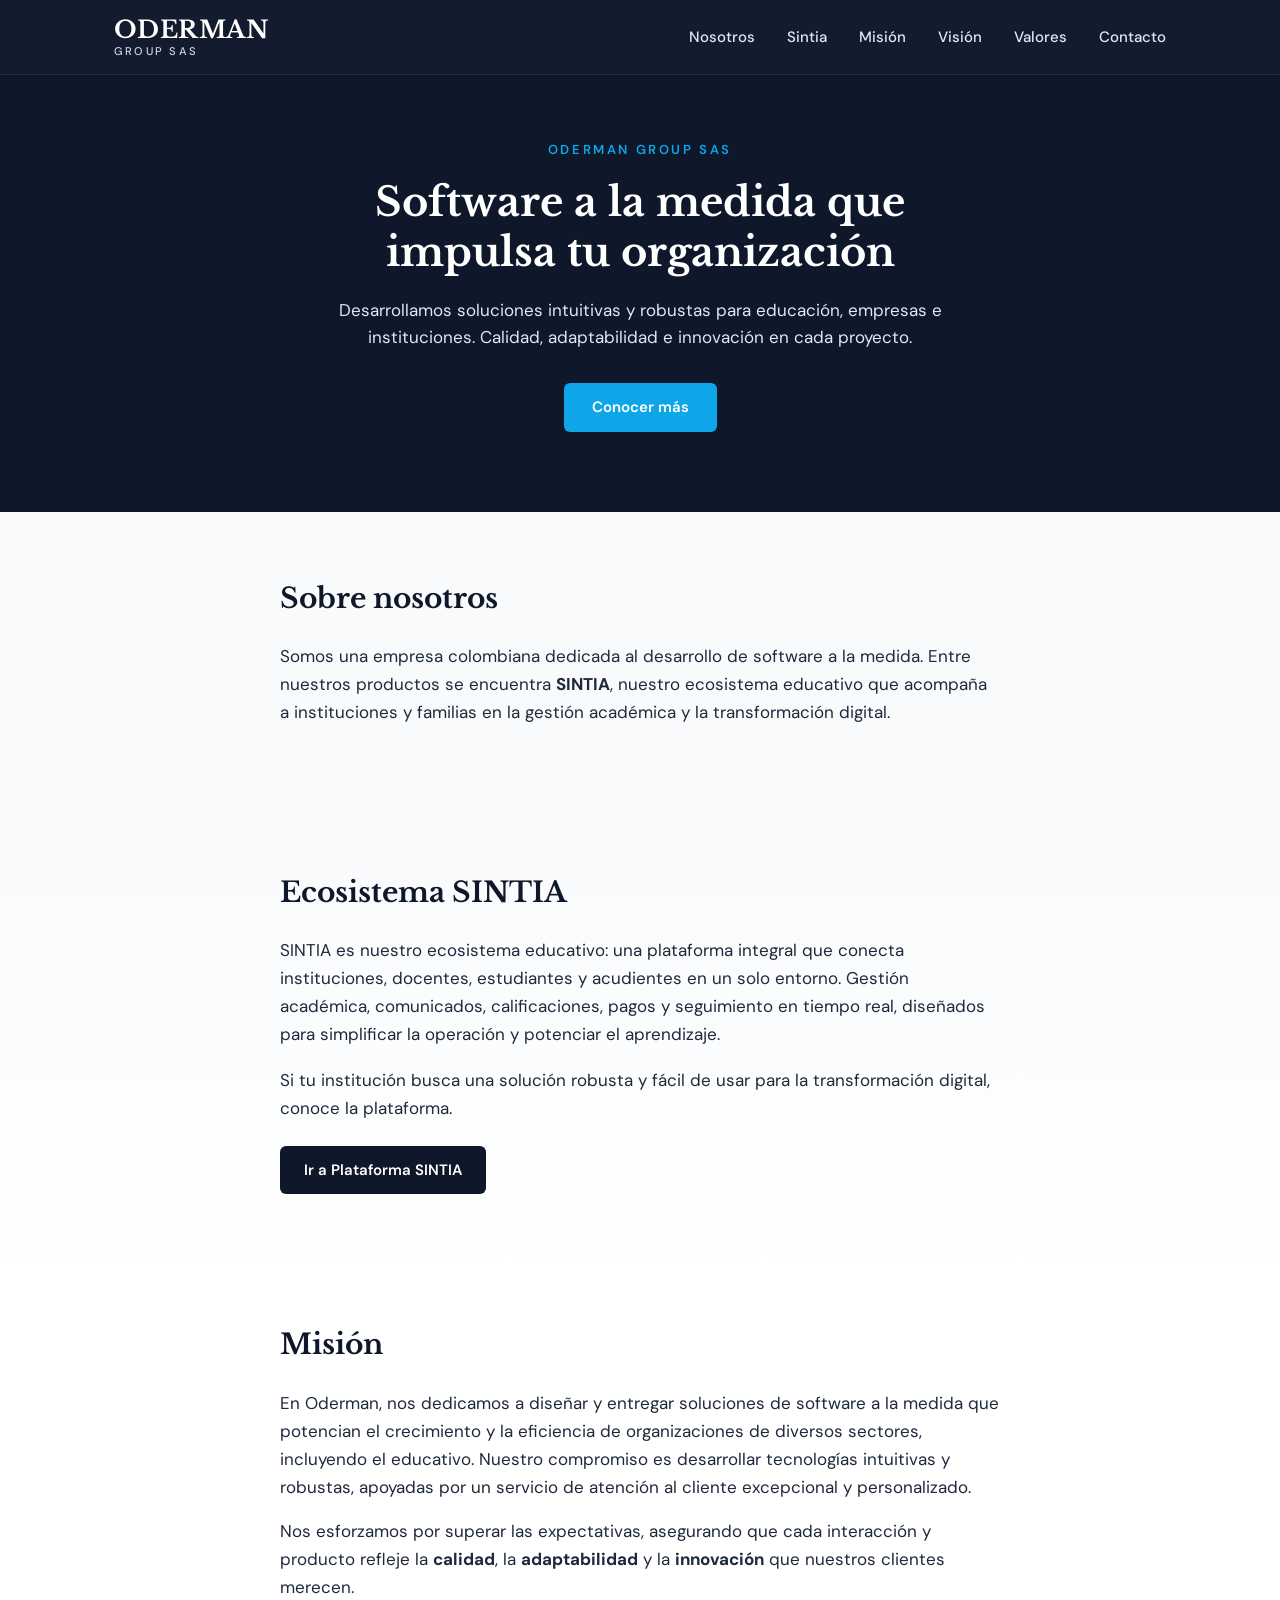
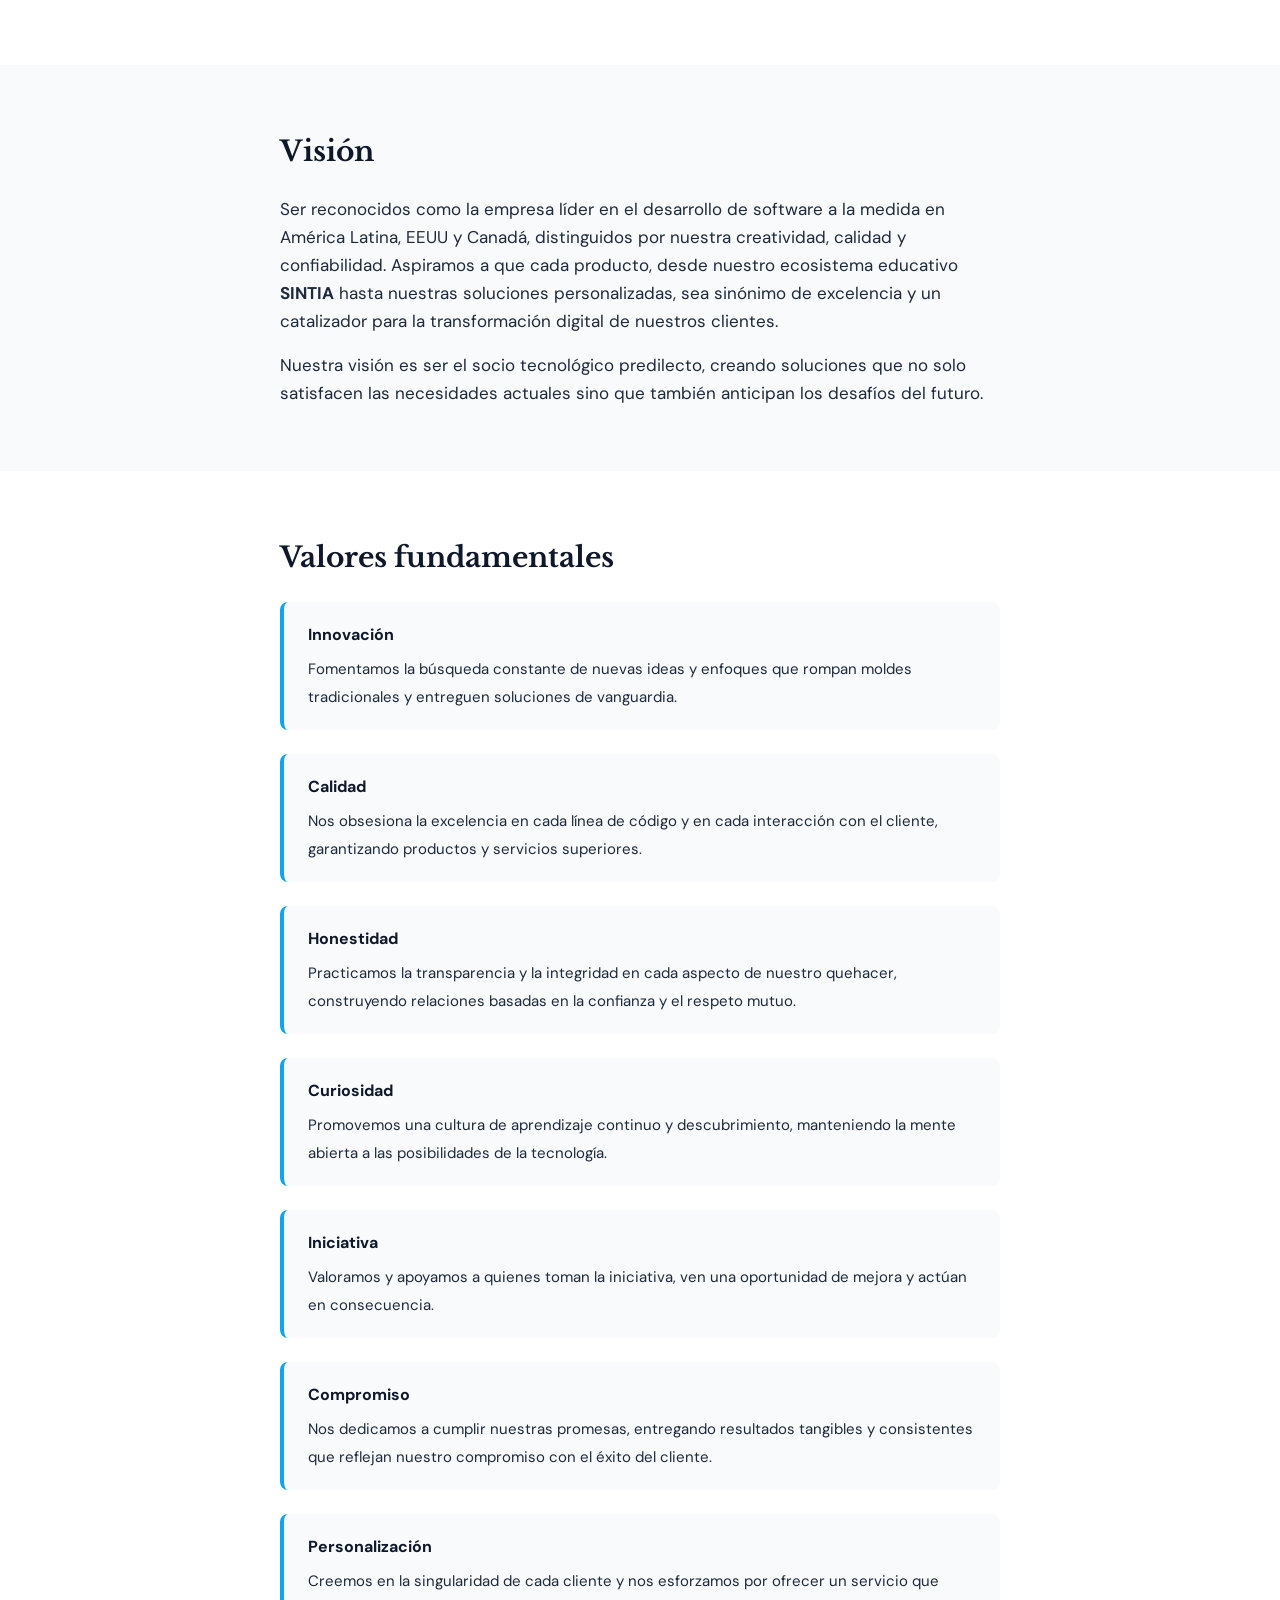
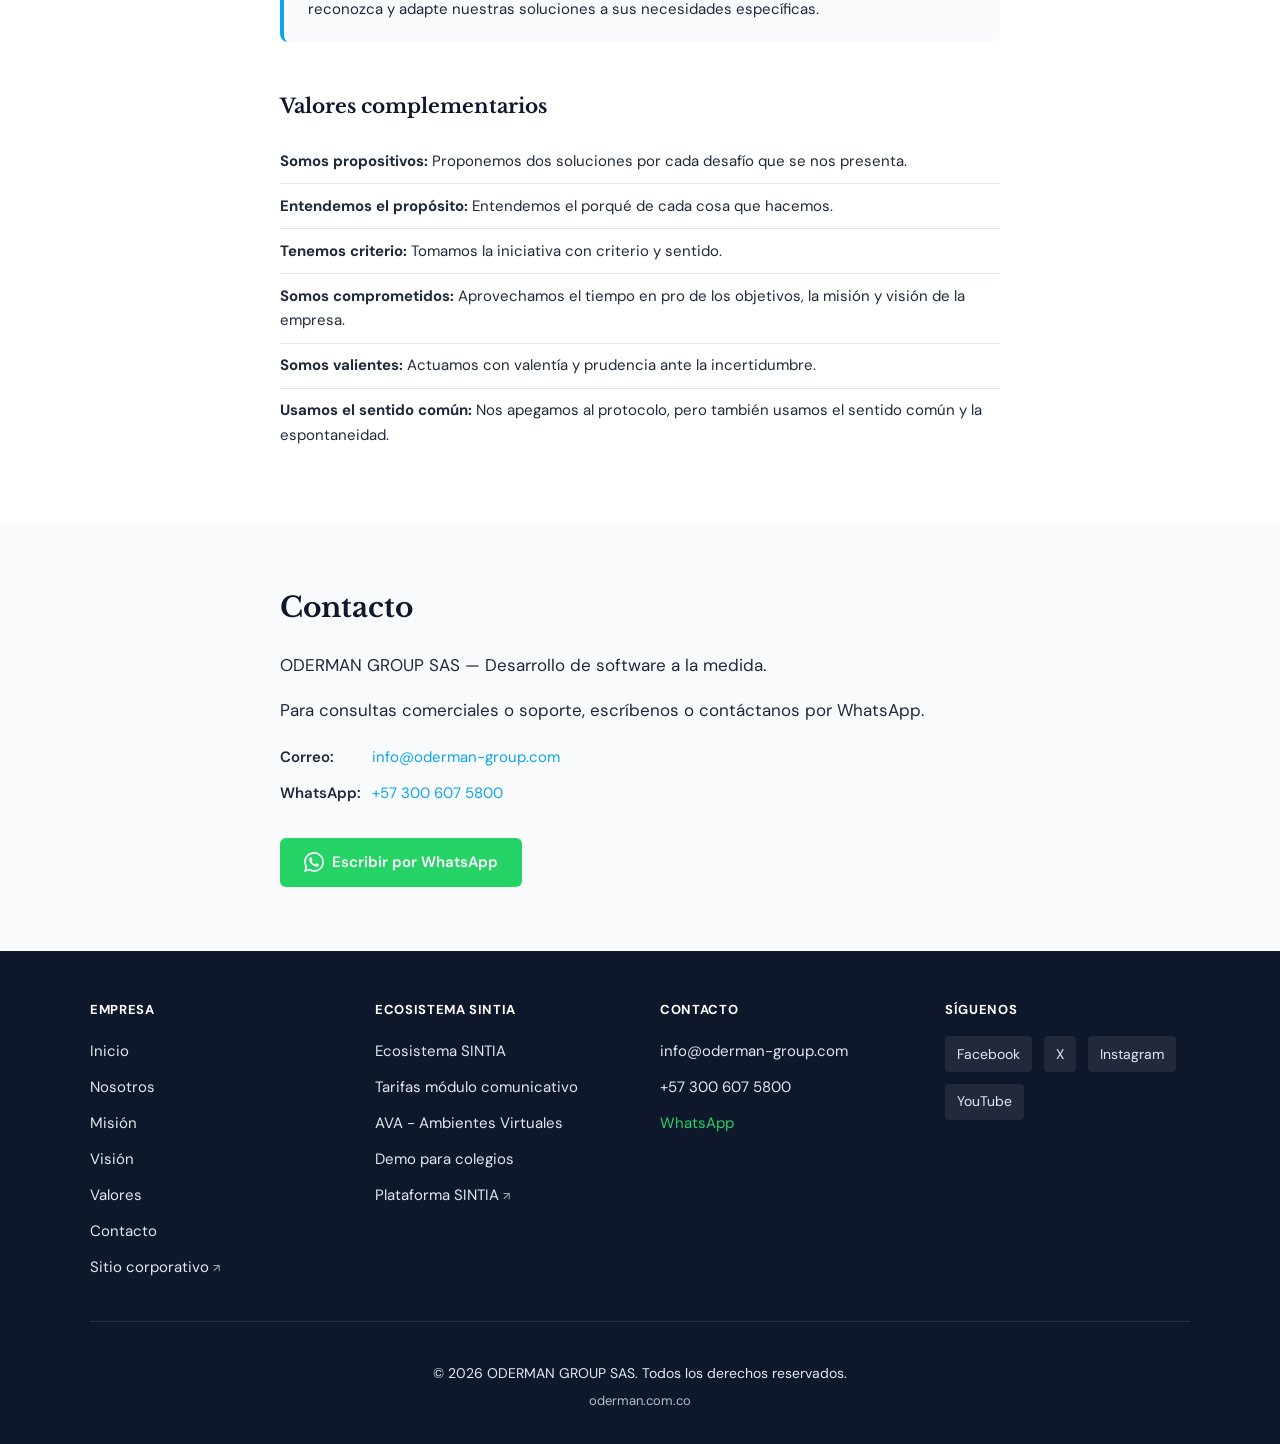
==== index.html @ c95a6d46 "Commit inicial: proyecto oderman-web" ====
<!DOCTYPE html>
<html lang="es">
<head>
  <meta charset="UTF-8">
  <meta name="viewport" content="width=device-width, initial-scale=1.0">
  <meta name="description" content="ODERMAN GROUP SAS — Desarrollo de software a la medida. Soluciones intuitivas y robustas para educación y otros sectores. Conoce nuestra misión, visión y valores.">
  <meta name="keywords" content="software a la medida, desarrollo de software, Colombia, educación, Sintia, transformación digital, Oderman">
  <meta name="author" content="ODERMAN GROUP SAS">
  <meta name="robots" content="index, follow">

  <!-- Open Graph / Facebook -->
  <meta property="og:type" content="website">
  <meta property="og:url" content="https://oderman.com.co/">
  <meta property="og:title" content="ODERMAN GROUP SAS | Software a la medida">
  <meta property="og:description" content="Desarrollamos soluciones de software a la medida que potencian el crecimiento y la eficiencia de organizaciones. Líderes en desarrollo de software en Latinoamérica.">
  <meta property="og:image" content="https://oderman.com.co/img/og-oderman.jpg">
  <meta property="og:locale" content="es_CO">
  <meta property="og:site_name" content="ODERMAN GROUP SAS">

  <title>ODERMAN GROUP SAS | Software a la medida</title>
  <link rel="canonical" href="https://oderman.com.co/">
  <link rel="preconnect" href="https://fonts.googleapis.com">
  <link rel="preconnect" href="https://fonts.gstatic.com" crossorigin>
  <link href="https://fonts.googleapis.com/css2?family=DM+Sans:ital,opsz,wght@0,9..40,400;0,9..40,500;0,9..40,600;0,9..40,700&family=Libre+Baskerville:ital,wght@0,400;0,700;1,400&display=swap" rel="stylesheet">
  <link rel="stylesheet" href="css/estilos.css">
</head>
<body>
  <header class="header">
    <div class="header__contenedor">
      <a href="index.html" class="header__logo" aria-label="ODERMAN GROUP SAS - Inicio">
        <span class="header__logo-texto">ODERMAN</span>
        <span class="header__logo-sas">GROUP SAS</span>
      </a>
      <nav class="header__nav" aria-label="Navegación principal">
        <a href="#nosotros">Nosotros</a>
        <a href="#sintia">Sintia</a>
        <a href="#mision">Misión</a>
        <a href="#vision">Visión</a>
        <a href="#valores">Valores</a>
        <a href="#contacto">Contacto</a>
      </nav>
      <button type="button" class="header__menu-btn" aria-label="Abrir menú" aria-expanded="false">
        <span></span><span></span><span></span>
      </button>
    </div>
  </header>

  <main>
    <section class="hero">
      <div class="hero__contenedor">
        <p class="hero__etiqueta">ODERMAN GROUP SAS</p>
        <h1 class="hero__titulo">Software a la medida que impulsa tu organización</h1>
        <p class="hero__subtitulo">Desarrollamos soluciones intuitivas y robustas para educación, empresas e instituciones. Calidad, adaptabilidad e innovación en cada proyecto.</p>
        <a href="#nosotros" class="hero__cta">Conocer más</a>
      </div>
    </section>

    <section id="nosotros" class="seccion seccion--clara">
      <div class="contenedor">
        <h2 class="seccion__titulo">Sobre nosotros</h2>
        <p class="seccion__intro">Somos una empresa colombiana dedicada al desarrollo de software a la medida. Entre nuestros productos se encuentra <strong>SINTIA</strong>, nuestro ecosistema educativo que acompaña a instituciones y familias en la gestión académica y la transformación digital.</p>
      </div>
    </section>

    <section id="sintia" class="seccion seccion--sintia">
      <div class="contenedor">
        <h2 class="seccion__titulo">Ecosistema SINTIA</h2>
        <p class="seccion__intro">SINTIA es nuestro ecosistema educativo: una plataforma integral que conecta instituciones, docentes, estudiantes y acudientes en un solo entorno. Gestión académica, comunicados, calificaciones, pagos y seguimiento en tiempo real, diseñados para simplificar la operación y potenciar el aprendizaje.</p>
        <p>Si tu institución busca una solución robusta y fácil de usar para la transformación digital, conoce la plataforma.</p>
        <a href="https://plataformasintia.com" target="_blank" rel="noopener noreferrer" class="btn btn--sintia">Ir a Plataforma SINTIA</a>
      </div>
    </section>

    <section id="mision" class="seccion">
      <div class="contenedor">
        <h2 class="seccion__titulo">Misión</h2>
        <div class="bloque-texto">
          <p>En Oderman, nos dedicamos a diseñar y entregar soluciones de software a la medida que potencian el crecimiento y la eficiencia de organizaciones de diversos sectores, incluyendo el educativo. Nuestro compromiso es desarrollar tecnologías intuitivas y robustas, apoyadas por un servicio de atención al cliente excepcional y personalizado.</p>
          <p>Nos esforzamos por superar las expectativas, asegurando que cada interacción y producto refleje la <strong>calidad</strong>, la <strong>adaptabilidad</strong> y la <strong>innovación</strong> que nuestros clientes merecen.</p>
        </div>
      </div>
    </section>

    <section id="vision" class="seccion seccion--clara">
      <div class="contenedor">
        <h2 class="seccion__titulo">Visión</h2>
        <div class="bloque-texto">
          <p>Ser reconocidos como la empresa líder en el desarrollo de software a la medida en América Latina, EEUU y Canadá, distinguidos por nuestra creatividad, calidad y confiabilidad. Aspiramos a que cada producto, desde nuestro ecosistema educativo <strong>SINTIA</strong> hasta nuestras soluciones personalizadas, sea sinónimo de excelencia y un catalizador para la transformación digital de nuestros clientes.</p>
          <p>Nuestra visión es ser el socio tecnológico predilecto, creando soluciones que no solo satisfacen las necesidades actuales sino que también anticipan los desafíos del futuro.</p>
        </div>
      </div>
    </section>

    <section id="valores" class="seccion">
      <div class="contenedor">
        <h2 class="seccion__titulo">Valores fundamentales</h2>
        <ul class="valores-lista valores-lista--core">
          <li>
            <span class="valores-lista__nombre">Innovación</span>
            <span class="valores-lista__desc">Fomentamos la búsqueda constante de nuevas ideas y enfoques que rompan moldes tradicionales y entreguen soluciones de vanguardia.</span>
          </li>
          <li>
            <span class="valores-lista__nombre">Calidad</span>
            <span class="valores-lista__desc">Nos obsesiona la excelencia en cada línea de código y en cada interacción con el cliente, garantizando productos y servicios superiores.</span>
          </li>
          <li>
            <span class="valores-lista__nombre">Honestidad</span>
            <span class="valores-lista__desc">Practicamos la transparencia y la integridad en cada aspecto de nuestro quehacer, construyendo relaciones basadas en la confianza y el respeto mutuo.</span>
          </li>
          <li>
            <span class="valores-lista__nombre">Curiosidad</span>
            <span class="valores-lista__desc">Promovemos una cultura de aprendizaje continuo y descubrimiento, manteniendo la mente abierta a las posibilidades de la tecnología.</span>
          </li>
          <li>
            <span class="valores-lista__nombre">Iniciativa</span>
            <span class="valores-lista__desc">Valoramos y apoyamos a quienes toman la iniciativa, ven una oportunidad de mejora y actúan en consecuencia.</span>
          </li>
          <li>
            <span class="valores-lista__nombre">Compromiso</span>
            <span class="valores-lista__desc">Nos dedicamos a cumplir nuestras promesas, entregando resultados tangibles y consistentes que reflejan nuestro compromiso con el éxito del cliente.</span>
          </li>
          <li>
            <span class="valores-lista__nombre">Personalización</span>
            <span class="valores-lista__desc">Creemos en la singularidad de cada cliente y nos esforzamos por ofrecer un servicio que reconozca y adapte nuestras soluciones a sus necesidades específicas.</span>
          </li>
        </ul>

        <h3 class="seccion__subtitulo">Valores complementarios</h3>
        <ul class="valores-lista valores-lista--complementarios">
          <li><strong>Somos propositivos:</strong> Proponemos dos soluciones por cada desafío que se nos presenta.</li>
          <li><strong>Entendemos el propósito:</strong> Entendemos el porqué de cada cosa que hacemos.</li>
          <li><strong>Tenemos criterio:</strong> Tomamos la iniciativa con criterio y sentido.</li>
          <li><strong>Somos comprometidos:</strong> Aprovechamos el tiempo en pro de los objetivos, la misión y visión de la empresa.</li>
          <li><strong>Somos valientes:</strong> Actuamos con valentía y prudencia ante la incertidumbre.</li>
          <li><strong>Usamos el sentido común:</strong> Nos apegamos al protocolo, pero también usamos el sentido común y la espontaneidad.</li>
        </ul>
      </div>
    </section>

    <section id="contacto" class="seccion seccion--clara seccion--contacto">
      <div class="contenedor">
        <h2 class="seccion__titulo">Contacto</h2>
        <p class="seccion__intro">ODERMAN GROUP SAS — Desarrollo de software a la medida.</p>
        <p>Para consultas comerciales o soporte, escríbenos o contáctanos por WhatsApp.</p>
        <div class="contacto__canales">
          <p class="contacto__item">
            <span class="contacto__etiqueta">Correo:</span>
            <a href="mailto:info@oderman-group.com" class="contacto__enlace">info@oderman-group.com</a>
          </p>
          <p class="contacto__item">
            <span class="contacto__etiqueta">WhatsApp:</span>
            <a href="tel:+573006075800" class="contacto__enlace">+57 300 607 5800</a>
          </p>
          <a href="https://wa.me/573006075800" target="_blank" rel="noopener noreferrer" class="btn btn--whatsapp" aria-label="Abrir chat de WhatsApp">
            <svg class="btn__icon" viewBox="0 0 24 24" fill="currentColor" aria-hidden="true"><path d="M17.472 14.382c-.297-.149-1.758-.867-2.03-.967-.273-.099-.471-.148-.67.15-.197.297-.767.966-.94 1.164-.173.199-.347.223-.644.075-.297-.15-1.255-.463-2.39-1.475-.883-.788-1.48-1.761-1.653-2.059-.173-.297-.018-.458.13-.606.134-.133.298-.347.446-.52.149-.174.198-.298.298-.497.099-.198.05-.371-.025-.52-.075-.149-.669-1.612-.916-2.207-.242-.579-.487-.5-.669-.51-.173-.008-.371-.01-.57-.01-.198 0-.52.074-.792.372-.272.297-1.04 1.016-1.04 2.479 0 1.462 1.065 2.875 1.213 3.074.149.198 2.096 3.2 5.077 4.487.709.306 1.262.489 1.694.625.712.227 1.36.195 1.871.118.571-.085 1.758-.719 2.006-1.413.248-.694.248-1.289.173-1.413-.074-.124-.272-.198-.57-.347m-5.421 7.403h-.004a9.87 9.87 0 01-5.031-1.378l-.361-.214-3.741.982.998-3.648-.235-.374a9.86 9.86 0 01-1.51-5.26c.001-5.45 4.436-9.884 9.888-9.884 2.64 0 5.122 1.03 6.988 2.898a9.825 9.825 0 012.893 6.994c-.003 5.45-4.437 9.884-9.885 9.884m8.413-18.297A11.815 11.815 0 0012.05 0C5.495 0 .16 5.335.157 11.892c0 2.096.547 4.142 1.588 5.945L.057 24l6.305-1.654a11.882 11.882 0 005.683 1.448h.005c6.554 0 11.89-5.335 11.893-11.893a11.821 11.821 0 00-3.48-8.413z"/></svg>
            Escribir por WhatsApp
          </a>
        </div>
      </div>
    </section>
  </main>

  <footer class="footer">
    <div class="footer__contenedor-ancho">
      <div class="footer__grid">
        <div class="footer__bloque">
          <h3 class="footer__titulo">Empresa</h3>
          <ul class="footer__lista">
            <li><a href="index.html">Inicio</a></li>
            <li><a href="index.html#nosotros">Nosotros</a></li>
            <li><a href="index.html#mision">Misión</a></li>
            <li><a href="index.html#vision">Visión</a></li>
            <li><a href="index.html#valores">Valores</a></li>
            <li><a href="index.html#contacto">Contacto</a></li>
            <li><a href="https://oderman-group.com/" target="_blank" rel="noopener noreferrer">Sitio corporativo <span class="footer__externo" aria-label="Abre en nueva pestaña">↗</span></a></li>
          </ul>
        </div>
        <div class="footer__bloque">
          <h3 class="footer__titulo">Ecosistema SINTIA</h3>
          <ul class="footer__lista">
            <li><a href="index.html#sintia">Ecosistema SINTIA</a></li>
            <li><a href="tarifas-modulo-comunicativo.html">Tarifas módulo comunicativo</a></li>
            <li><a href="ava-ambientes-virtuales.html">AVA - Ambientes Virtuales</a></li>
            <li><a href="sintia-demo-colegios.html">Demo para colegios</a></li>
            <li><a href="https://plataformasintia.com" target="_blank" rel="noopener noreferrer">Plataforma SINTIA <span class="footer__externo" aria-label="Abre en nueva pestaña">↗</span></a></li>
          </ul>
        </div>
        <div class="footer__bloque">
          <h3 class="footer__titulo">Contacto</h3>
          <ul class="footer__lista footer__lista--contacto">
            <li><a href="mailto:info@oderman-group.com">info@oderman-group.com</a></li>
            <li><a href="tel:+573006075800">+57 300 607 5800</a></li>
            <li><a href="https://wa.me/573006075800" target="_blank" rel="noopener noreferrer" class="footer__wa">WhatsApp</a></li>
          </ul>
        </div>
        <div class="footer__bloque footer__bloque--redes">
          <h3 class="footer__titulo">Síguenos</h3>
          <div class="footer__redes">
            <a href="https://www.facebook.com/plataformasintia/" target="_blank" rel="noopener noreferrer" class="footer__red" aria-label="Facebook SINTIA">Facebook</a>
            <a href="https://x.com/platsintia" target="_blank" rel="noopener noreferrer" class="footer__red" aria-label="X SINTIA">X</a>
            <a href="https://www.instagram.com/platsintia/" target="_blank" rel="noopener noreferrer" class="footer__red" aria-label="Instagram SINTIA">Instagram</a>
            <a href="https://www.youtube.com/c/Plataformasintia/videos" target="_blank" rel="noopener noreferrer" class="footer__red" aria-label="YouTube SINTIA">YouTube</a>
          </div>
        </div>
      </div>
      <div class="footer__baja">
        <p class="footer__firma">© <span id="anio"></span> ODERMAN GROUP SAS. Todos los derechos reservados.</p>
        <p class="footer__dominio">oderman.com.co</p>
      </div>
    </div>
  </footer>

  <script>
    (function() {
      document.getElementById('anio').textContent = new Date().getFullYear();

      var btn = document.querySelector('.header__menu-btn');
      var nav = document.querySelector('.header__nav');
      if (btn && nav) {
        btn.addEventListener('click', function() {
          var open = nav.classList.toggle('header__nav--abierto');
          btn.setAttribute('aria-expanded', open);
          btn.setAttribute('aria-label', open ? 'Cerrar menú' : 'Abrir menú');
        });
      }
    })();
  </script>
</body>
</html>
---- css/estilos.css ----
/* ============================================
   ODERMAN GROUP SAS - Landing
   Diseño serio y profesional
   ============================================ */

:root {
  --color-fondo: #0f172a;
  --color-fondo-claro: #f8fafc;
  --color-texto: #1e293b;
  --color-texto-claro: #e2e8f0;
  --color-acento: #0ea5e9;
  --color-acento-hover: #0284c7;
  --color-borde: #e2e8f0;
  --fuente-titulos: 'Libre Baskerville', Georgia, serif;
  --fuente-cuerpo: 'DM Sans', system-ui, sans-serif;
  --ancho-max: 720px;
  --espacio: 1.5rem;
  --espacio-seccion: 4rem;
}

*, *::before, *::after {
  box-sizing: border-box;
}

html {
  scroll-behavior: smooth;
}

body {
  margin: 0;
  font-family: var(--fuente-cuerpo);
  font-size: 1.0625rem;
  line-height: 1.65;
  color: var(--color-texto);
  background: #fff;
}

/* Header */
.header {
  position: sticky;
  top: 0;
  z-index: 100;
  background: rgba(15, 23, 42, 0.98);
  backdrop-filter: blur(8px);
  border-bottom: 1px solid rgba(226, 232, 240, 0.08);
}

.header__contenedor {
  max-width: 1100px;
  margin: 0 auto;
  padding: 1rem 1.5rem;
  display: flex;
  align-items: center;
  justify-content: space-between;
}

.header__logo {
  text-decoration: none;
  color: #fff;
  display: flex;
  flex-direction: column;
  line-height: 1.2;
}

.header__logo-texto {
  font-family: var(--fuente-titulos);
  font-size: 1.5rem;
  font-weight: 700;
  letter-spacing: 0.02em;
}

.header__logo-sas {
  font-size: 0.7rem;
  font-weight: 500;
  letter-spacing: 0.2em;
  text-transform: uppercase;
  color: var(--color-texto-claro);
  opacity: 0.9;
}

.header__nav {
  display: flex;
  gap: 2rem;
}

.header__nav a {
  color: var(--color-texto-claro);
  text-decoration: none;
  font-weight: 500;
  font-size: 0.9375rem;
  transition: color 0.2s;
}

.header__nav a:hover {
  color: #fff;
}

.header__menu-btn {
  display: none;
  flex-direction: column;
  gap: 5px;
  background: transparent;
  border: none;
  cursor: pointer;
  padding: 8px;
}

.header__menu-btn span {
  width: 22px;
  height: 2px;
  background: #fff;
  border-radius: 1px;
}

@media (max-width: 768px) {
  .header__nav {
    position: absolute;
    top: 100%;
    left: 0;
    right: 0;
    background: var(--color-fondo);
    flex-direction: column;
    padding: 1.5rem;
    gap: 1rem;
    border-bottom: 1px solid var(--color-borde);
    display: none;
  }

  .header__nav.header__nav--abierto {
    display: flex;
  }

  .header__nav a {
    color: var(--color-texto-claro);
  }

  .header__menu-btn {
    display: flex;
  }
}

/* Hero */
.hero {
  background: var(--color-fondo);
  color: #fff;
  padding: 4rem 1.5rem 5rem;
  text-align: center;
}

.hero__contenedor {
  max-width: 640px;
  margin: 0 auto;
}

.hero__etiqueta {
  font-size: 0.8125rem;
  font-weight: 600;
  letter-spacing: 0.2em;
  text-transform: uppercase;
  color: var(--color-acento);
  margin: 0 0 1rem;
}

.hero__titulo {
  font-family: var(--fuente-titulos);
  font-size: clamp(1.75rem, 4vw, 2.5rem);
  font-weight: 700;
  line-height: 1.25;
  margin: 0 0 1.25rem;
}

.hero__subtitulo {
  font-size: 1.0625rem;
  color: var(--color-texto-claro);
  margin: 0 0 2rem;
  line-height: 1.6;
}

.hero__cta {
  display: inline-block;
  padding: 0.75rem 1.75rem;
  background: var(--color-acento);
  color: #fff;
  text-decoration: none;
  font-weight: 600;
  font-size: 0.9375rem;
  border-radius: 6px;
  transition: background 0.2s;
}

.hero__cta:hover {
  background: var(--color-acento-hover);
}

/* Secciones */
.seccion {
  padding: var(--espacio-seccion) 1.5rem;
}

.seccion--clara {
  background: var(--color-fondo-claro);
}

.contenedor {
  max-width: var(--ancho-max);
  margin: 0 auto;
}

.seccion__titulo {
  font-family: var(--fuente-titulos);
  font-size: 1.75rem;
  font-weight: 700;
  color: var(--color-fondo);
  margin: 0 0 1.25rem;
}

.seccion__subtitulo {
  font-family: var(--fuente-titulos);
  font-size: 1.25rem;
  font-weight: 700;
  color: var(--color-fondo);
  margin: 3rem 0 1rem;
}

.seccion__intro {
  font-size: 1.0625rem;
  margin: 0 0 1rem;
}

.bloque-texto p {
  margin: 0 0 1rem;
}

.bloque-texto p:last-child {
  margin-bottom: 0;
}

/* Valores */
.valores-lista {
  list-style: none;
  padding: 0;
  margin: 0;
}

.valores-lista--core {
  display: grid;
  gap: 1.5rem;
}

.valores-lista--core > li {
  padding: 1.25rem 1.5rem;
  background: var(--color-fondo-claro);
  border-radius: 8px;
  border-left: 4px solid var(--color-acento);
}

.valores-lista__nombre {
  display: block;
  font-weight: 700;
  font-size: 1rem;
  color: var(--color-fondo);
  margin-bottom: 0.35rem;
}

.valores-lista__desc {
  font-size: 0.9375rem;
  color: var(--color-texto);
}

.valores-lista--complementarios {
  margin-top: 1rem;
}

.valores-lista--complementarios li {
  padding: 0.6rem 0;
  border-bottom: 1px solid var(--color-borde);
  font-size: 0.9375rem;
}

.valores-lista--complementarios li:last-child {
  border-bottom: none;
}

/* Ecosistema Sintia */
.seccion--sintia {
  background: linear-gradient(180deg, var(--color-fondo-claro) 0%, #fff 100%);
}

.seccion--sintia .seccion__intro {
  margin-bottom: 0.75rem;
}

.seccion--sintia p:last-of-type {
  margin-bottom: 1.5rem;
}

.btn {
  display: inline-flex;
  align-items: center;
  justify-content: center;
  gap: 0.5rem;
  padding: 0.75rem 1.5rem;
  font-family: var(--fuente-cuerpo);
  font-weight: 600;
  font-size: 0.9375rem;
  text-decoration: none;
  border-radius: 6px;
  transition: background 0.2s, transform 0.15s;
}

.btn:hover {
  transform: translateY(-1px);
}

.btn--sintia {
  background: var(--color-fondo);
  color: #fff;
}

.btn--sintia:hover {
  background: #1e293b;
}

.btn__icon {
  width: 1.25rem;
  height: 1.25rem;
}

.btn--whatsapp {
  background: #25d366;
  color: #fff;
  margin-top: 0.5rem;
  border: none;
}

.btn--whatsapp:hover {
  background: #20bd5a;
}

/* Contacto */
.seccion--contacto .seccion__intro {
  margin-bottom: 0.5rem;
}

.seccion--contacto p + p {
  margin-bottom: 1.25rem;
}

.contacto__canales {
  margin: 0;
}

.contacto__item {
  margin: 0 0 0.75rem;
  font-size: 0.9375rem;
}

.contacto__etiqueta {
  display: inline-block;
  min-width: 5.5rem;
  font-weight: 600;
  color: var(--color-texto);
}

.contacto__enlace {
  color: var(--color-acento);
  text-decoration: none;
}

.contacto__enlace:hover {
  text-decoration: underline;
}

.seccion--contacto .btn--whatsapp {
  margin-top: 0.75rem;
}

/* Footer */
.footer {
  background: var(--color-fondo);
  color: var(--color-texto-claro);
  padding: 3rem 1.5rem 2rem;
}

.footer__contenedor-ancho {
  max-width: 1100px;
  margin: 0 auto;
}

.footer__grid {
  display: grid;
  grid-template-columns: repeat(4, 1fr);
  gap: 2rem 2.5rem;
  margin-bottom: 2.5rem;
  padding-bottom: 2rem;
  border-bottom: 1px solid rgba(226, 232, 240, 0.12);
}

.footer__bloque {
  min-width: 0;
}

.footer__titulo {
  font-family: var(--fuente-cuerpo);
  font-size: 0.8125rem;
  font-weight: 700;
  letter-spacing: 0.05em;
  text-transform: uppercase;
  color: #fff;
  margin: 0 0 1rem;
}

.footer__lista {
  list-style: none;
  padding: 0;
  margin: 0;
}

.footer__lista li {
  margin-bottom: 0.5rem;
}

.footer__lista a {
  color: var(--color-texto-claro);
  text-decoration: none;
  font-size: 0.9375rem;
  transition: color 0.2s;
}

.footer__lista a:hover {
  color: #fff;
}

.footer__externo {
  font-size: 0.75em;
  opacity: 0.8;
}

.footer__lista--contacto a {
  word-break: break-all;
}

.footer__wa {
  color: #25d366 !important;
}

.footer__redes {
  display: flex;
  flex-wrap: wrap;
  gap: 0.75rem;
}

.footer__red {
  display: inline-block;
  padding: 0.4rem 0.75rem;
  background: rgba(255, 255, 255, 0.08);
  color: var(--color-texto-claro);
  text-decoration: none;
  font-size: 0.875rem;
  border-radius: 4px;
  transition: background 0.2s, color 0.2s;
}

.footer__red:hover {
  background: rgba(255, 255, 255, 0.15);
  color: #fff;
}

.footer__baja {
  text-align: center;
}

.footer__firma {
  margin: 0 0 0.35rem;
  font-size: 0.875rem;
}

.footer__dominio {
  margin: 0;
  font-size: 0.8125rem;
  opacity: 0.8;
}

@media (max-width: 900px) {
  .footer__grid {
    grid-template-columns: repeat(2, 1fr);
  }
}

@media (max-width: 500px) {
  .footer__grid {
    grid-template-columns: 1fr;
    gap: 1.5rem;
  }
}

/* Página interna (ej. tarifas) */
.pagina-interna .hero--compacto {
  padding: 2.5rem 1.5rem 3rem;
}

.hero--compacto .hero__titulo {
  font-size: clamp(1.5rem, 3.5vw, 2rem);
}

.hero--compacto .hero__subtitulo {
  margin-bottom: 0;
}

/* Campaña San Juan Nepomuceno / Bolívar */
.hero--campania {
  padding: 3rem 1.5rem 4rem;
}

.hero--campania .hero__subtitulo {
  margin-bottom: 1.5rem;
}

.btn--hero {
  font-size: 1rem;
  padding: 0.9rem 1.5rem;
}

/* Video responsive 16:9 + card con degradado y sombra */
.contenedor--video {
  max-width: 960px;
}

.seccion--video .seccion__titulo {
  margin-bottom: 1.5rem;
}

.video-card {
  padding: 1rem;
  border-radius: 16px;
  background: linear-gradient(145deg, #f8fafc 0%, #e2e8f0 50%, #f1f5f9 100%);
  box-shadow: 0 4px 6px -1px rgba(15, 23, 42, 0.08), 0 10px 25px -5px rgba(15, 23, 42, 0.12), 0 0 0 1px rgba(15, 23, 42, 0.04);
  position: relative;
  overflow: hidden;
}

.video-card::before {
  content: "";
  position: absolute;
  top: 0;
  left: 0;
  right: 0;
  height: 4px;
  background: linear-gradient(90deg, var(--color-acento), var(--color-fondo));
  border-radius: 16px 16px 0 0;
}

.video-wrapper {
  position: relative;
  width: 100%;
  padding-bottom: 56.25%; /* 16:9 */
  height: 0;
  overflow: hidden;
  border-radius: 10px;
  background: var(--color-fondo);
  box-shadow: 0 2px 8px rgba(0, 0, 0, 0.1);
}

.video-wrapper iframe {
  position: absolute;
  top: 0;
  left: 0;
  width: 100%;
  height: 100%;
}

.pagina-campania .campania-modulo__desc {
  margin: 0 0 1rem;
  line-height: 1.65;
}

.campania-modulo__lista {
  margin: 0 0 1.5rem;
  padding-left: 1.5rem;
}

.campania-modulo__lista li {
  margin-bottom: 0.35rem;
}

.campania-modulo__cta {
  margin: 0;
}

.seccion--demo .seccion__intro {
  margin-bottom: 1rem;
}

.seccion--demo p + p {
  margin-bottom: 1.25rem;
}

.btn--demo {
  display: inline-block;
  margin-bottom: 2rem;
}

.demo-contacto {
  padding-top: 1.5rem;
  border-top: 1px solid var(--color-borde);
  font-size: 0.9375rem;
}

.demo-contacto p {
  margin: 0 0 0.35rem;
}

.demo-contacto a {
  color: var(--color-acento);
  text-decoration: none;
}

.demo-contacto a:hover {
  text-decoration: underline;
}

/* Tarifas módulo comunicativo */
.tarifas__aviso {
  background: #fef3c7;
  border: 1px solid #f59e0b;
  border-radius: 8px;
  padding: 1.25rem 1.5rem;
  margin: 1.5rem 0 2rem;
}

.tarifas__aviso-titulo {
  font-family: var(--fuente-cuerpo);
  font-size: 1rem;
  font-weight: 700;
  color: #92400e;
  margin: 0 0 0.5rem;
}

.tarifas__aviso p {
  margin: 0;
  font-size: 0.9375rem;
  color: #78350f;
  line-height: 1.55;
}

.tarifas {
  display: grid;
  grid-template-columns: repeat(3, 1fr);
  gap: 1.5rem;
  margin: 2rem 0;
}

.tarifa {
  background: var(--color-fondo-claro);
  border-radius: 10px;
  padding: 1.5rem;
  border: 1px solid var(--color-borde);
}

.tarifa__encabezado {
  display: flex;
  align-items: center;
  gap: 0.75rem;
  margin-bottom: 1.25rem;
  padding-bottom: 1rem;
  border-bottom: 2px solid var(--color-acento);
}

.tarifa__icono {
  font-size: 1.5rem;
  line-height: 1;
}

.tarifa__titulo {
  font-family: var(--fuente-titulos);
  font-size: 1.25rem;
  font-weight: 700;
  color: var(--color-fondo);
  margin: 0;
}

.tarifa__lista {
  list-style: none;
  padding: 0;
  margin: 0;
}

.tarifa__lista li {
  display: flex;
  justify-content: space-between;
  align-items: baseline;
  gap: 1rem;
  padding: 0.6rem 0;
  border-bottom: 1px solid var(--color-borde);
  font-size: 0.9375rem;
}

.tarifa__lista li:last-child {
  border-bottom: none;
}

.tarifa__destacado {
  background: rgba(14, 165, 233, 0.08);
  margin: 0 -1rem;
  padding: 0.6rem 1rem !important;
  border-radius: 6px;
  border-bottom: none !important;
  font-weight: 600;
}

.tarifa__total {
  margin-top: 0.5rem;
  padding-top: 0.75rem !important;
  border-top: 2px solid var(--color-acento) !important;
  font-weight: 700;
}

.tarifa__total .tarifa__precio {
  font-size: 1rem;
}

.tarifa__concepto {
  color: var(--color-texto);
}

.tarifa__precio {
  font-weight: 600;
  color: var(--color-fondo);
  white-space: nowrap;
}

.tarifas__aclaraciones {
  margin-top: 2.5rem;
  padding-top: 2rem;
  border-top: 1px solid var(--color-borde);
}

.tarifas__aclaraciones .seccion__titulo {
  margin-bottom: 1rem;
}

.tarifas__lista-aclaraciones {
  list-style: none;
  padding: 0;
  margin: 0;
}

.tarifas__lista-aclaraciones li {
  padding: 1rem 0;
  border-bottom: 1px solid var(--color-borde);
  font-size: 0.9375rem;
  line-height: 1.6;
  color: var(--color-texto);
}

.tarifas__lista-aclaraciones li:last-child {
  border-bottom: none;
}

.tarifas__lista-aclaraciones strong {
  color: var(--color-fondo);
}

.tarifas__nota {
  font-size: 0.9375rem;
  color: #64748b;
  margin: 2rem 0 0;
}

.tarifas__nota a {
  color: var(--color-acento);
  text-decoration: none;
}

.tarifas__nota a:hover {
  text-decoration: underline;
}

.tarifas__cta {
  margin: 1.5rem 0 0;
}

@media (max-width: 768px) {
  .tarifas {
    grid-template-columns: 1fr;
  }
}

/* AVA - Ambientes Virtuales de Aprendizaje */
.ava-modulos {
  display: grid;
  grid-template-columns: repeat(2, 1fr);
  gap: 1.25rem;
  margin: 2rem 0;
}

.ava-modulo {
  background: var(--color-fondo-claro);
  border: 1px solid var(--color-borde);
  border-radius: 10px;
  padding: 1.5rem;
}

.ava-modulo__titulo {
  font-family: var(--fuente-titulos);
  font-size: 1.125rem;
  font-weight: 700;
  color: var(--color-fondo);
  margin: 0 0 0.5rem;
}

.ava-modulo__desc {
  font-size: 0.9375rem;
  color: var(--color-texto);
  margin: 0 0 1rem;
  line-height: 1.5;
}

.ava-modulo__precio {
  font-size: 1.125rem;
  font-weight: 700;
  color: var(--color-acento);
  margin: 0;
}

.ava-paquete {
  background: linear-gradient(135deg, var(--color-fondo) 0%, #1e293b 100%);
  color: #fff;
  border-radius: 12px;
  padding: 2rem 1.5rem;
  margin: 2rem 0;
  text-align: center;
}

.ava-paquete__titulo {
  font-family: var(--fuente-titulos);
  font-size: 1.5rem;
  font-weight: 700;
  margin: 0 0 0.5rem;
}

.ava-paquete__desc {
  font-size: 0.9375rem;
  color: var(--color-texto-claro);
  margin: 0 0 0.75rem;
}

.ava-paquete__precio {
  font-size: 1.75rem;
  font-weight: 700;
  margin: 0 0 0.5rem;
}

.ava-paquete__nota {
  font-size: 0.875rem;
  color: rgba(226, 232, 240, 0.85);
  margin: 0;
}

/* AVA - Beneficios por módulo */
.ava-beneficios {
  margin-top: 3rem;
  padding-top: 2.5rem;
  border-top: 1px solid var(--color-borde);
}

.ava-beneficios .seccion__titulo {
  margin-bottom: 0.75rem;
}

.ava-beneficios__intro {
  font-size: 1rem;
  color: var(--color-texto);
  margin: 0 0 2rem;
  line-height: 1.6;
}

.ava-beneficio {
  background: var(--color-fondo-claro);
  border-left: 4px solid var(--color-acento);
  border-radius: 0 8px 8px 0;
  padding: 1.5rem 1.5rem 1.5rem 1.25rem;
  margin-bottom: 1.25rem;
}

.ava-beneficio:last-child {
  margin-bottom: 0;
}

.ava-beneficio__titulo {
  font-family: var(--fuente-titulos);
  font-size: 1.2rem;
  font-weight: 700;
  color: var(--color-fondo);
  margin: 0 0 0.75rem;
}

.ava-beneficio p {
  margin: 0;
  font-size: 0.9375rem;
  line-height: 1.65;
  color: var(--color-texto);
}

.ava-beneficio strong {
  color: var(--color-fondo);
}

@media (max-width: 600px) {
  .ava-modulos {
    grid-template-columns: 1fr;
  }
}

/* Ajustes de impresión */
@media print {
  .header { position: relative; background: #0f172a; }
  .header__menu-btn { display: none; }
  .hero__cta { display: none; }
}
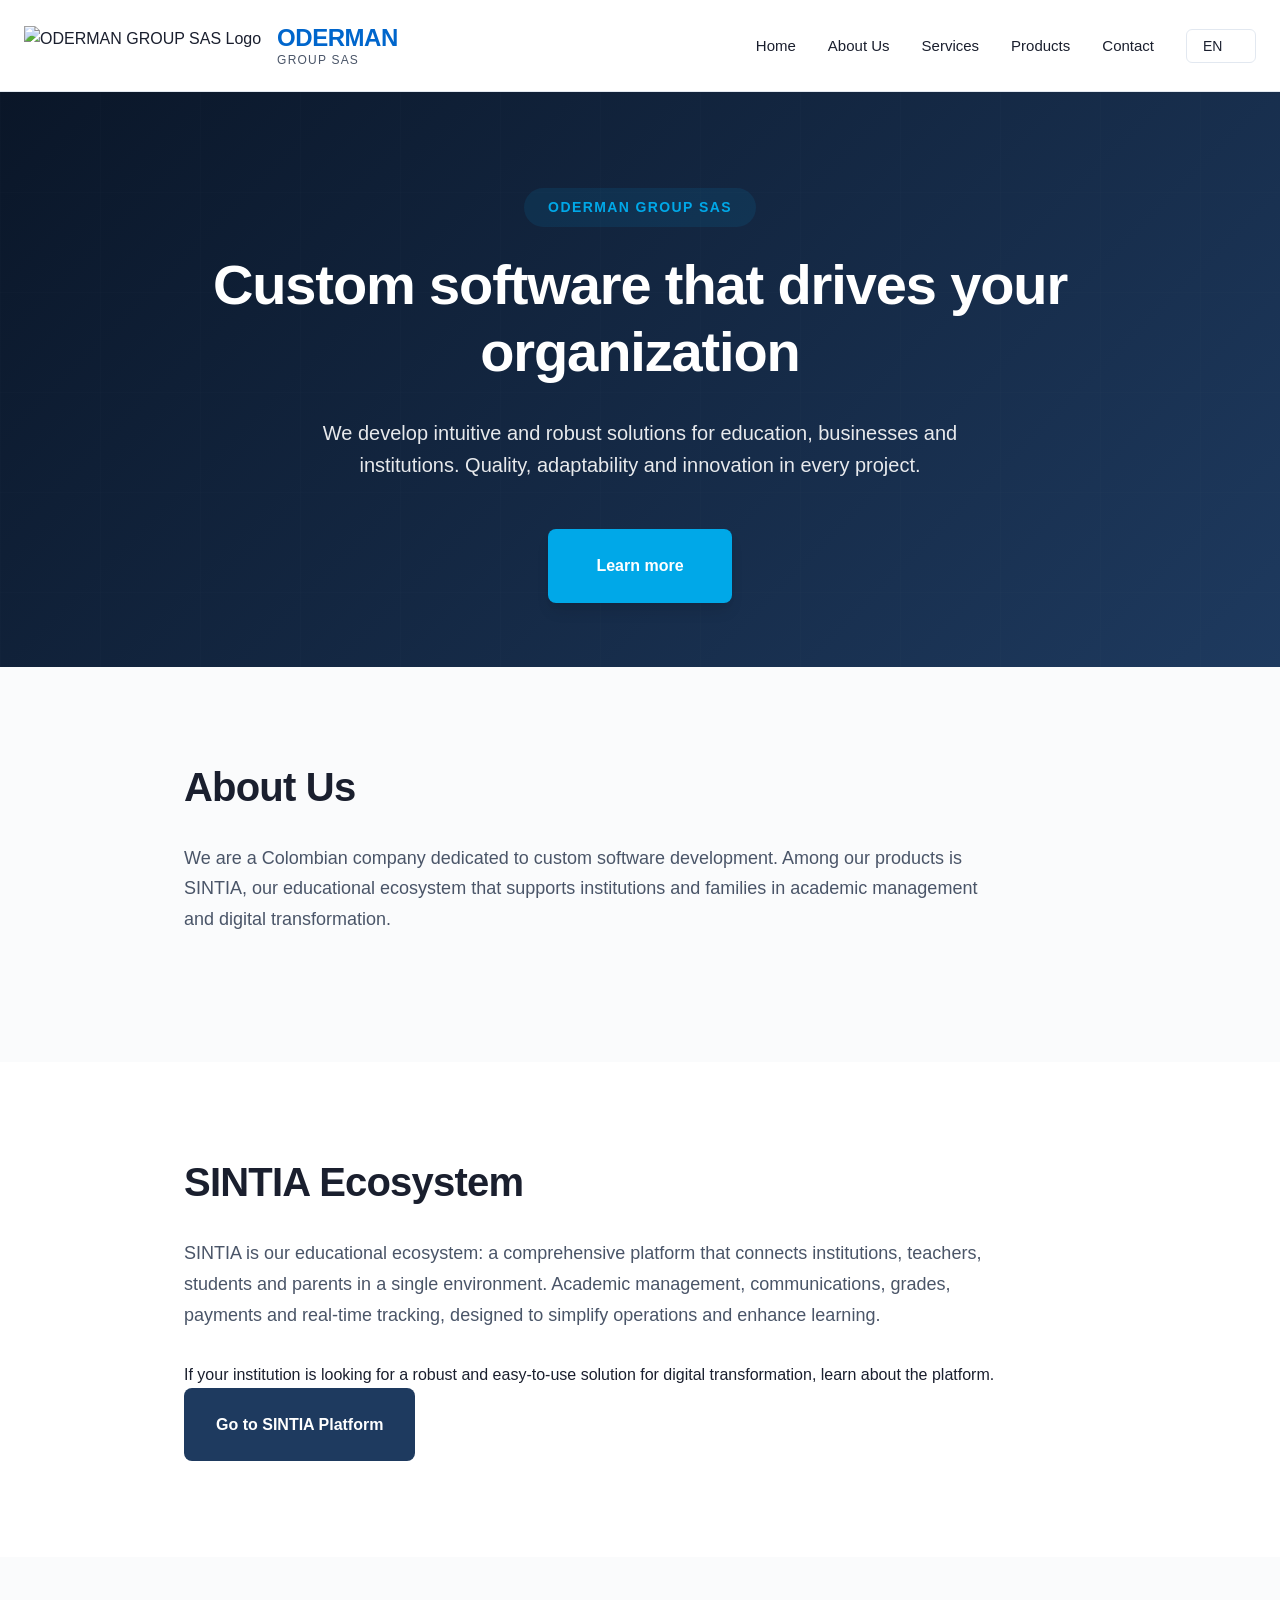
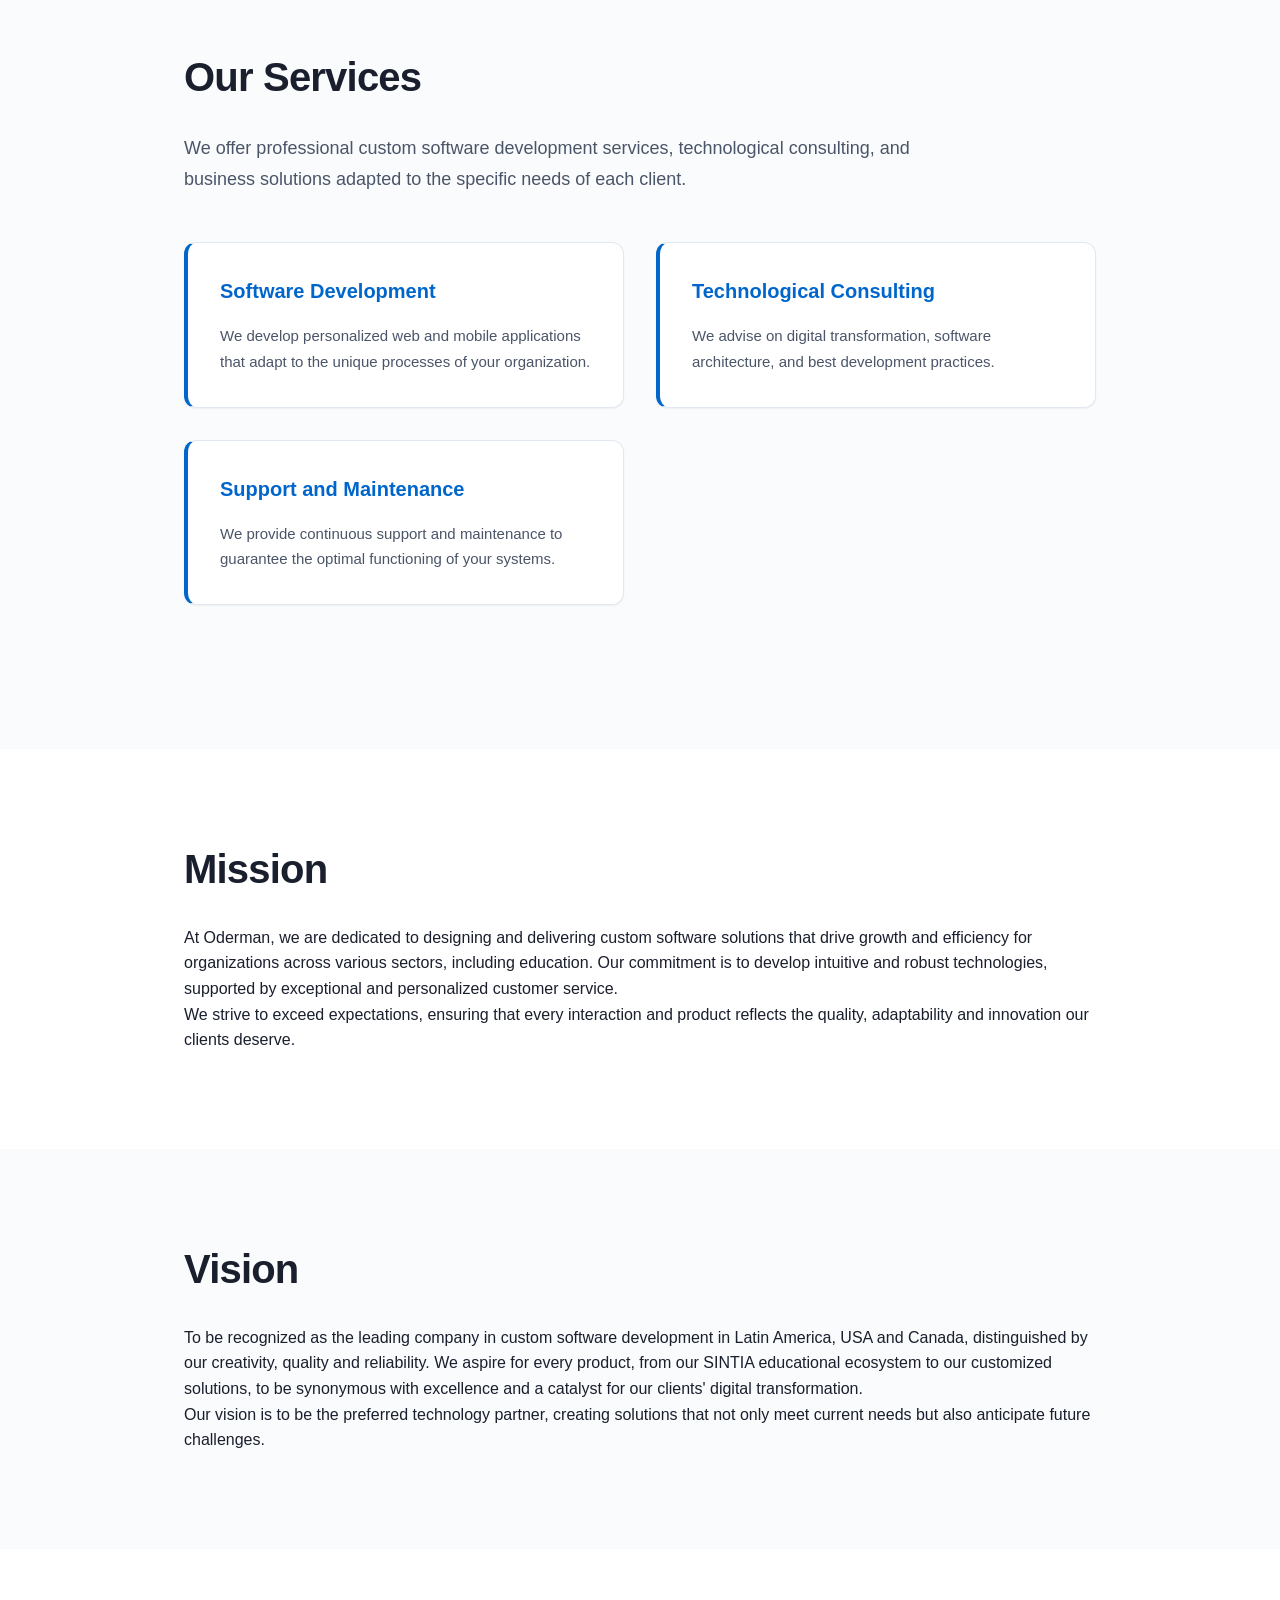
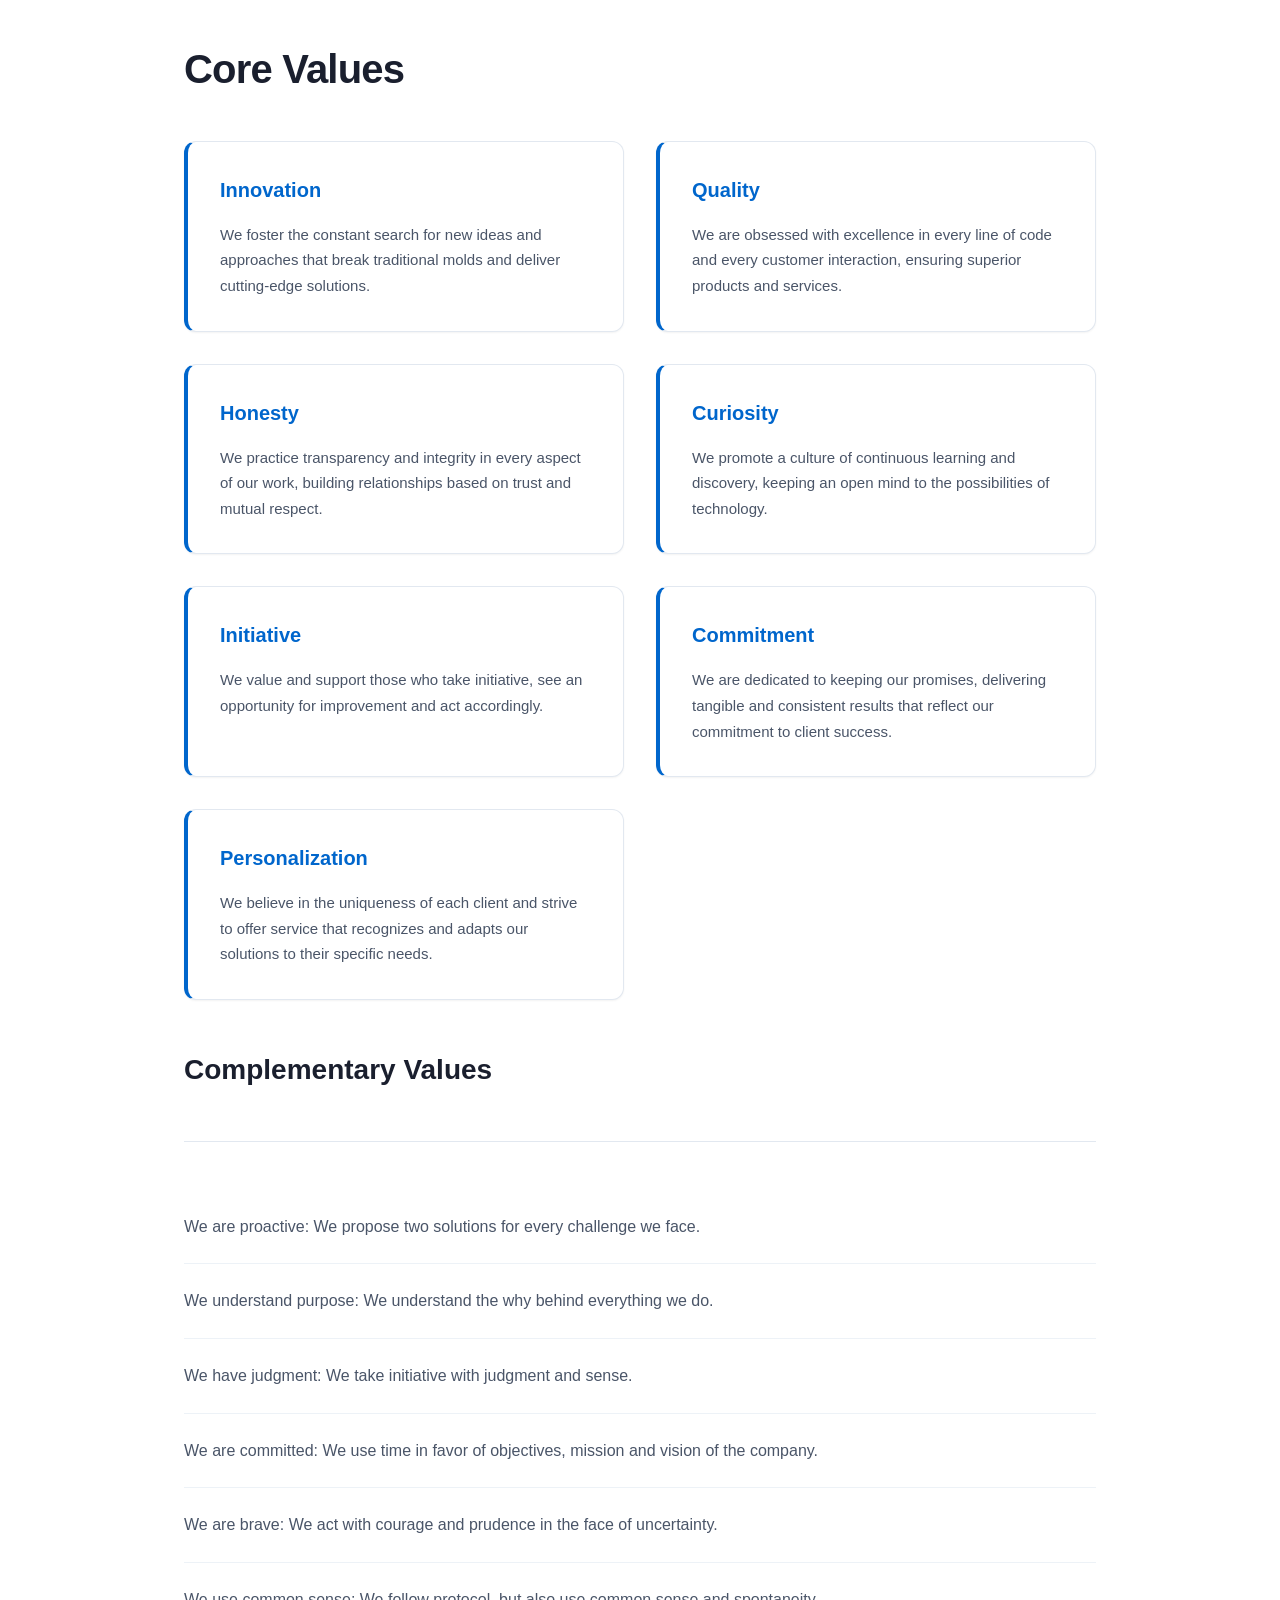
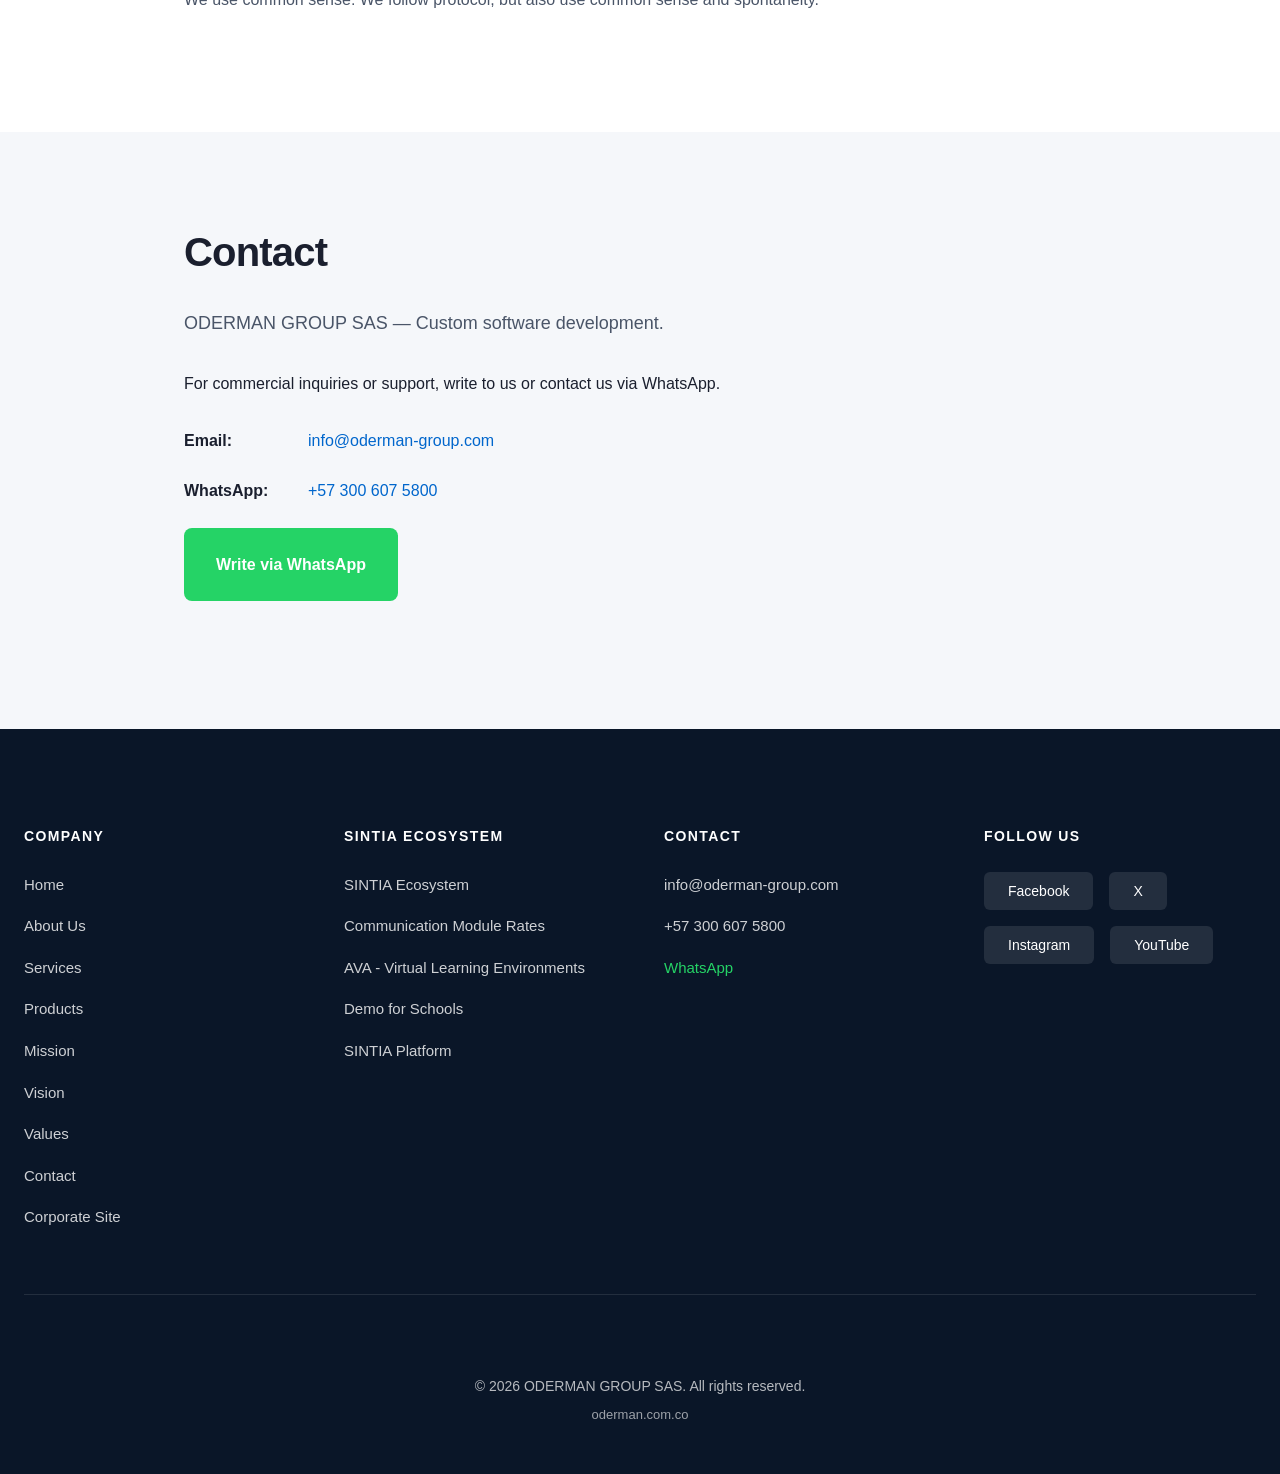
==== commit 663a7cc4: "Rediseño del sitio oderman" ====
--- a/index.html
+++ b/index.html
@@ -3,11 +3,22 @@
 <head>
   <meta charset="UTF-8">
   <meta name="viewport" content="width=device-width, initial-scale=1.0">
+  <meta http-equiv="X-UA-Compatible" content="IE=edge">
+  
+  <!-- Security Headers -->
+  <meta http-equiv="Content-Security-Policy" content="default-src 'self'; script-src 'self' 'unsafe-inline' https://fonts.googleapis.com; style-src 'self' 'unsafe-inline' https://fonts.googleapis.com; font-src 'self' https://fonts.gstatic.com; img-src 'self' data: https:; connect-src 'self'; frame-src https://www.youtube.com;">
+  <meta http-equiv="X-Content-Type-Options" content="nosniff">
+  <meta http-equiv="X-Frame-Options" content="SAMEORIGIN">
+  <meta http-equiv="Referrer-Policy" content="strict-origin-when-cross-origin">
+  
+  <!-- SEO Meta Tags -->
   <meta name="description" content="ODERMAN GROUP SAS — Desarrollo de software a la medida. Soluciones intuitivas y robustas para educación y otros sectores. Conoce nuestra misión, visión y valores.">
-  <meta name="keywords" content="software a la medida, desarrollo de software, Colombia, educación, Sintia, transformación digital, Oderman">
+  <meta name="keywords" content="software a la medida, desarrollo de software, Colombia, educación, Sintia, transformación digital, Oderman, consultoría, desarrollo de software profesional">
   <meta name="author" content="ODERMAN GROUP SAS">
   <meta name="robots" content="index, follow">
-
+  <meta name="language" content="Spanish, English">
+  <meta name="revisit-after" content="7 days">
+  
   <!-- Open Graph / Facebook -->
   <meta property="og:type" content="website">
   <meta property="og:url" content="https://oderman.com.co/">
@@ -15,30 +26,54 @@
   <meta property="og:description" content="Desarrollamos soluciones de software a la medida que potencian el crecimiento y la eficiencia de organizaciones. Líderes en desarrollo de software en Latinoamérica.">
   <meta property="og:image" content="https://oderman.com.co/img/og-oderman.jpg">
   <meta property="og:locale" content="es_CO">
+  <meta property="og:locale:alternate" content="en_US">
   <meta property="og:site_name" content="ODERMAN GROUP SAS">
-
+  
+  <!-- Twitter Card -->
+  <meta name="twitter:card" content="summary_large_image">
+  <meta name="twitter:title" content="ODERMAN GROUP SAS | Software a la medida">
+  <meta name="twitter:description" content="Desarrollamos soluciones de software a la medida que potencian el crecimiento y la eficiencia de organizaciones.">
+  <meta name="twitter:image" content="https://oderman.com.co/img/og-oderman.jpg">
+  
   <title>ODERMAN GROUP SAS | Software a la medida</title>
   <link rel="canonical" href="https://oderman.com.co/">
+  
+  <!-- Fonts -->
   <link rel="preconnect" href="https://fonts.googleapis.com">
   <link rel="preconnect" href="https://fonts.gstatic.com" crossorigin>
-  <link href="https://fonts.googleapis.com/css2?family=DM+Sans:ital,opsz,wght@0,9..40,400;0,9..40,500;0,9..40,600;0,9..40,700&family=Libre+Baskerville:ital,wght@0,400;0,700;1,400&display=swap" rel="stylesheet">
+  <link href="https://fonts.googleapis.com/css2?family=Inter:wght@400;500;600;700&display=swap" rel="stylesheet">
+  
+  <!-- Styles -->
   <link rel="stylesheet" href="css/estilos.css">
+  
+  <!-- Favicon -->
+  <link rel="icon" type="image/png" href="img/logooderman.png">
 </head>
 <body>
   <header class="header">
     <div class="header__contenedor">
       <a href="index.html" class="header__logo" aria-label="ODERMAN GROUP SAS - Inicio">
-        <span class="header__logo-texto">ODERMAN</span>
-        <span class="header__logo-sas">GROUP SAS</span>
+        <img src="img/logooderman.png" alt="ODERMAN GROUP SAS Logo" class="header__logo-img">
+        <div class="header__logo-text">
+          <span class="header__logo-texto">ODERMAN</span>
+          <span class="header__logo-sas">GROUP SAS</span>
+        </div>
       </a>
-      <nav class="header__nav" aria-label="Navegación principal">
-        <a href="#nosotros">Nosotros</a>
-        <a href="#sintia">Sintia</a>
-        <a href="#mision">Misión</a>
-        <a href="#vision">Visión</a>
-        <a href="#valores">Valores</a>
-        <a href="#contacto">Contacto</a>
-      </nav>
+      <div class="header__nav-wrapper" aria-hidden="true">
+        <nav class="header__nav" aria-label="Navegación principal">
+          <a href="index.html" id="nav-home">Inicio</a>
+          <a href="#nosotros" id="nav-about">Nosotros</a>
+          <a href="#servicios" id="nav-services">Servicios</a>
+          <a href="#productos" id="nav-products">Productos</a>
+          <a href="#contacto" id="nav-contact">Contacto</a>
+        </nav>
+        <div class="language-selector">
+          <select id="language-selector" aria-label="Seleccionar idioma">
+            <option value="es">ES</option>
+            <option value="en">EN</option>
+          </select>
+        </div>
+      </div>
       <button type="button" class="header__menu-btn" aria-label="Abrir menú" aria-expanded="false">
         <span></span><span></span><span></span>
       </button>
@@ -48,110 +83,131 @@
   <main>
     <section class="hero">
       <div class="hero__contenedor">
-        <p class="hero__etiqueta">ODERMAN GROUP SAS</p>
-        <h1 class="hero__titulo">Software a la medida que impulsa tu organización</h1>
-        <p class="hero__subtitulo">Desarrollamos soluciones intuitivas y robustas para educación, empresas e instituciones. Calidad, adaptabilidad e innovación en cada proyecto.</p>
-        <a href="#nosotros" class="hero__cta">Conocer más</a>
+        <p class="hero__etiqueta" id="hero-tagline">ODERMAN GROUP SAS</p>
+        <h1 class="hero__titulo" id="hero-title">Software a la medida que impulsa tu organización</h1>
+        <p class="hero__subtitulo" id="hero-subtitle">Desarrollamos soluciones intuitivas y robustas para educación, empresas e instituciones. Calidad, adaptabilidad e innovación en cada proyecto.</p>
+        <a href="#nosotros" class="hero__cta" id="hero-cta">Conocer más</a>
       </div>
     </section>
 
     <section id="nosotros" class="seccion seccion--clara">
-      <div class="contenedor">
-        <h2 class="seccion__titulo">Sobre nosotros</h2>
-        <p class="seccion__intro">Somos una empresa colombiana dedicada al desarrollo de software a la medida. Entre nuestros productos se encuentra <strong>SINTIA</strong>, nuestro ecosistema educativo que acompaña a instituciones y familias en la gestión académica y la transformación digital.</p>
-      </div>
-    </section>
-
-    <section id="sintia" class="seccion seccion--sintia">
-      <div class="contenedor">
-        <h2 class="seccion__titulo">Ecosistema SINTIA</h2>
-        <p class="seccion__intro">SINTIA es nuestro ecosistema educativo: una plataforma integral que conecta instituciones, docentes, estudiantes y acudientes en un solo entorno. Gestión académica, comunicados, calificaciones, pagos y seguimiento en tiempo real, diseñados para simplificar la operación y potenciar el aprendizaje.</p>
-        <p>Si tu institución busca una solución robusta y fácil de usar para la transformación digital, conoce la plataforma.</p>
-        <a href="https://plataformasintia.com" target="_blank" rel="noopener noreferrer" class="btn btn--sintia">Ir a Plataforma SINTIA</a>
+      <div class="container-content">
+        <h2 class="seccion__titulo" id="about-title">Sobre nosotros</h2>
+        <p class="seccion__intro" id="about-intro">Somos una empresa colombiana dedicada al desarrollo de software a la medida. Entre nuestros productos se encuentra <strong>SINTIA</strong>, nuestro ecosistema educativo que acompaña a instituciones y familias en la gestión académica y la transformación digital.</p>
+      </div>
+    </section>
+
+    <section id="productos" class="seccion">
+      <div class="container-content">
+        <h2 class="seccion__titulo" id="sintia-title">Ecosistema SINTIA</h2>
+        <p class="seccion__intro" id="sintia-intro">SINTIA es nuestro ecosistema educativo: una plataforma integral que conecta instituciones, docentes, estudiantes y acudientes en un solo entorno. Gestión académica, comunicados, calificaciones, pagos y seguimiento en tiempo real, diseñados para simplificar la operación y potenciar el aprendizaje.</p>
+        <p id="sintia-desc">Si tu institución busca una solución robusta y fácil de usar para la transformación digital, conoce la plataforma.</p>
+        <a href="https://plataformasintia.com" target="_blank" rel="noopener noreferrer" class="btn btn--sintia" id="sintia-cta">Ir a Plataforma SINTIA</a>
+      </div>
+    </section>
+
+    <section id="servicios" class="seccion seccion--clara">
+      <div class="container-content">
+        <h2 class="seccion__titulo" id="services-title">Nuestros Servicios</h2>
+        <p class="seccion__intro" id="services-intro">Ofrecemos servicios profesionales de desarrollo de software a la medida, consultoría tecnológica y soluciones empresariales adaptadas a las necesidades específicas de cada cliente.</p>
+        <div class="valores-lista valores-lista--core">
+          <li>
+            <span class="valores-lista__nombre" id="service-software-name">Desarrollo de Software</span>
+            <span class="valores-lista__desc" id="service-software-desc">Desarrollamos aplicaciones web y móviles personalizadas que se adaptan a los procesos únicos de tu organización.</span>
+          </li>
+          <li>
+            <span class="valores-lista__nombre" id="service-consulting-name">Consultoría Tecnológica</span>
+            <span class="valores-lista__desc" id="service-consulting-desc">Asesoramos en la transformación digital, arquitectura de software y mejores prácticas de desarrollo.</span>
+          </li>
+          <li>
+            <span class="valores-lista__nombre" id="service-support-name">Soporte y Mantenimiento</span>
+            <span class="valores-lista__desc" id="service-support-desc">Proporcionamos soporte continuo y mantenimiento para garantizar el óptimo funcionamiento de tus sistemas.</span>
+          </li>
+        </div>
       </div>
     </section>
 
     <section id="mision" class="seccion">
-      <div class="contenedor">
-        <h2 class="seccion__titulo">Misión</h2>
+      <div class="container-content">
+        <h2 class="seccion__titulo" id="mission-title">Misión</h2>
         <div class="bloque-texto">
-          <p>En Oderman, nos dedicamos a diseñar y entregar soluciones de software a la medida que potencian el crecimiento y la eficiencia de organizaciones de diversos sectores, incluyendo el educativo. Nuestro compromiso es desarrollar tecnologías intuitivas y robustas, apoyadas por un servicio de atención al cliente excepcional y personalizado.</p>
-          <p>Nos esforzamos por superar las expectativas, asegurando que cada interacción y producto refleje la <strong>calidad</strong>, la <strong>adaptabilidad</strong> y la <strong>innovación</strong> que nuestros clientes merecen.</p>
+          <p id="mission-text1">En Oderman, nos dedicamos a diseñar y entregar soluciones de software a la medida que potencian el crecimiento y la eficiencia de organizaciones de diversos sectores, incluyendo el educativo. Nuestro compromiso es desarrollar tecnologías intuitivas y robustas, apoyadas por un servicio de atención al cliente excepcional y personalizado.</p>
+          <p id="mission-text2">Nos esforzamos por superar las expectativas, asegurando que cada interacción y producto refleje la <strong>calidad</strong>, la <strong>adaptabilidad</strong> y la <strong>innovación</strong> que nuestros clientes merecen.</p>
         </div>
       </div>
     </section>
 
     <section id="vision" class="seccion seccion--clara">
-      <div class="contenedor">
-        <h2 class="seccion__titulo">Visión</h2>
+      <div class="container-content">
+        <h2 class="seccion__titulo" id="vision-title">Visión</h2>
         <div class="bloque-texto">
-          <p>Ser reconocidos como la empresa líder en el desarrollo de software a la medida en América Latina, EEUU y Canadá, distinguidos por nuestra creatividad, calidad y confiabilidad. Aspiramos a que cada producto, desde nuestro ecosistema educativo <strong>SINTIA</strong> hasta nuestras soluciones personalizadas, sea sinónimo de excelencia y un catalizador para la transformación digital de nuestros clientes.</p>
-          <p>Nuestra visión es ser el socio tecnológico predilecto, creando soluciones que no solo satisfacen las necesidades actuales sino que también anticipan los desafíos del futuro.</p>
+          <p id="vision-text1">Ser reconocidos como la empresa líder en el desarrollo de software a la medida en América Latina, EEUU y Canadá, distinguidos por nuestra creatividad, calidad y confiabilidad. Aspiramos a que cada producto, desde nuestro ecosistema educativo <strong>SINTIA</strong> hasta nuestras soluciones personalizadas, sea sinónimo de excelencia y un catalizador para la transformación digital de nuestros clientes.</p>
+          <p id="vision-text2">Nuestra visión es ser el socio tecnológico predilecto, creando soluciones que no solo satisfacen las necesidades actuales sino que también anticipan los desafíos del futuro.</p>
         </div>
       </div>
     </section>
 
     <section id="valores" class="seccion">
-      <div class="contenedor">
-        <h2 class="seccion__titulo">Valores fundamentales</h2>
+      <div class="container-content">
+        <h2 class="seccion__titulo" id="values-title">Valores fundamentales</h2>
         <ul class="valores-lista valores-lista--core">
           <li>
-            <span class="valores-lista__nombre">Innovación</span>
-            <span class="valores-lista__desc">Fomentamos la búsqueda constante de nuevas ideas y enfoques que rompan moldes tradicionales y entreguen soluciones de vanguardia.</span>
-          </li>
-          <li>
-            <span class="valores-lista__nombre">Calidad</span>
-            <span class="valores-lista__desc">Nos obsesiona la excelencia en cada línea de código y en cada interacción con el cliente, garantizando productos y servicios superiores.</span>
-          </li>
-          <li>
-            <span class="valores-lista__nombre">Honestidad</span>
-            <span class="valores-lista__desc">Practicamos la transparencia y la integridad en cada aspecto de nuestro quehacer, construyendo relaciones basadas en la confianza y el respeto mutuo.</span>
-          </li>
-          <li>
-            <span class="valores-lista__nombre">Curiosidad</span>
-            <span class="valores-lista__desc">Promovemos una cultura de aprendizaje continuo y descubrimiento, manteniendo la mente abierta a las posibilidades de la tecnología.</span>
-          </li>
-          <li>
-            <span class="valores-lista__nombre">Iniciativa</span>
-            <span class="valores-lista__desc">Valoramos y apoyamos a quienes toman la iniciativa, ven una oportunidad de mejora y actúan en consecuencia.</span>
-          </li>
-          <li>
-            <span class="valores-lista__nombre">Compromiso</span>
-            <span class="valores-lista__desc">Nos dedicamos a cumplir nuestras promesas, entregando resultados tangibles y consistentes que reflejan nuestro compromiso con el éxito del cliente.</span>
-          </li>
-          <li>
-            <span class="valores-lista__nombre">Personalización</span>
-            <span class="valores-lista__desc">Creemos en la singularidad de cada cliente y nos esforzamos por ofrecer un servicio que reconozca y adapte nuestras soluciones a sus necesidades específicas.</span>
+            <span class="valores-lista__nombre" id="value-innovation-name">Innovación</span>
+            <span class="valores-lista__desc" id="value-innovation-desc">Fomentamos la búsqueda constante de nuevas ideas y enfoques que rompan moldes tradicionales y entreguen soluciones de vanguardia.</span>
+          </li>
+          <li>
+            <span class="valores-lista__nombre" id="value-quality-name">Calidad</span>
+            <span class="valores-lista__desc" id="value-quality-desc">Nos obsesiona la excelencia en cada línea de código y en cada interacción con el cliente, garantizando productos y servicios superiores.</span>
+          </li>
+          <li>
+            <span class="valores-lista__nombre" id="value-honesty-name">Honestidad</span>
+            <span class="valores-lista__desc" id="value-honesty-desc">Practicamos la transparencia y la integridad en cada aspecto de nuestro quehacer, construyendo relaciones basadas en la confianza y el respeto mutuo.</span>
+          </li>
+          <li>
+            <span class="valores-lista__nombre" id="value-curiosity-name">Curiosidad</span>
+            <span class="valores-lista__desc" id="value-curiosity-desc">Promovemos una cultura de aprendizaje continuo y descubrimiento, manteniendo la mente abierta a las posibilidades de la tecnología.</span>
+          </li>
+          <li>
+            <span class="valores-lista__nombre" id="value-initiative-name">Iniciativa</span>
+            <span class="valores-lista__desc" id="value-initiative-desc">Valoramos y apoyamos a quienes toman la iniciativa, ven una oportunidad de mejora y actúan en consecuencia.</span>
+          </li>
+          <li>
+            <span class="valores-lista__nombre" id="value-commitment-name">Compromiso</span>
+            <span class="valores-lista__desc" id="value-commitment-desc">Nos dedicamos a cumplir nuestras promesas, entregando resultados tangibles y consistentes que reflejan nuestro compromiso con el éxito del cliente.</span>
+          </li>
+          <li>
+            <span class="valores-lista__nombre" id="value-personalization-name">Personalización</span>
+            <span class="valores-lista__desc" id="value-personalization-desc">Creemos en la singularidad de cada cliente y nos esforzamos por ofrecer un servicio que reconozca y adapte nuestras soluciones a sus necesidades específicas.</span>
           </li>
         </ul>
 
-        <h3 class="seccion__subtitulo">Valores complementarios</h3>
+        <h3 class="seccion__subtitulo" id="values-complementary">Valores complementarios</h3>
         <ul class="valores-lista valores-lista--complementarios">
-          <li><strong>Somos propositivos:</strong> Proponemos dos soluciones por cada desafío que se nos presenta.</li>
-          <li><strong>Entendemos el propósito:</strong> Entendemos el porqué de cada cosa que hacemos.</li>
-          <li><strong>Tenemos criterio:</strong> Tomamos la iniciativa con criterio y sentido.</li>
-          <li><strong>Somos comprometidos:</strong> Aprovechamos el tiempo en pro de los objetivos, la misión y visión de la empresa.</li>
-          <li><strong>Somos valientes:</strong> Actuamos con valentía y prudencia ante la incertidumbre.</li>
-          <li><strong>Usamos el sentido común:</strong> Nos apegamos al protocolo, pero también usamos el sentido común y la espontaneidad.</li>
+          <li data-complementary-value="0"><strong>Somos propositivos:</strong> Proponemos dos soluciones por cada desafío que se nos presenta.</li>
+          <li data-complementary-value="1"><strong>Entendemos el propósito:</strong> Entendemos el porqué de cada cosa que hacemos.</li>
+          <li data-complementary-value="2"><strong>Tenemos criterio:</strong> Tomamos la iniciativa con criterio y sentido.</li>
+          <li data-complementary-value="3"><strong>Somos comprometidos:</strong> Aprovechamos el tiempo en pro de los objetivos, la misión y visión de la empresa.</li>
+          <li data-complementary-value="4"><strong>Somos valientes:</strong> Actuamos con valentía y prudencia ante la incertidumbre.</li>
+          <li data-complementary-value="5"><strong>Usamos el sentido común:</strong> Nos apegamos al protocolo, pero también usamos el sentido común y la espontaneidad.</li>
         </ul>
       </div>
     </section>
 
     <section id="contacto" class="seccion seccion--clara seccion--contacto">
-      <div class="contenedor">
-        <h2 class="seccion__titulo">Contacto</h2>
-        <p class="seccion__intro">ODERMAN GROUP SAS — Desarrollo de software a la medida.</p>
-        <p>Para consultas comerciales o soporte, escríbenos o contáctanos por WhatsApp.</p>
+      <div class="container-content">
+        <h2 class="seccion__titulo" id="contact-title">Contacto</h2>
+        <p class="seccion__intro" id="contact-intro">ODERMAN GROUP SAS — Desarrollo de software a la medida.</p>
+        <p id="contact-desc">Para consultas comerciales o soporte, escríbenos o contáctanos por WhatsApp.</p>
         <div class="contacto__canales">
           <p class="contacto__item">
-            <span class="contacto__etiqueta">Correo:</span>
+            <span class="contacto__etiqueta" id="contact-email-label">Correo:</span>
             <a href="mailto:info@oderman-group.com" class="contacto__enlace">info@oderman-group.com</a>
           </p>
           <p class="contacto__item">
-            <span class="contacto__etiqueta">WhatsApp:</span>
+            <span class="contacto__etiqueta" id="contact-whatsapp-label">WhatsApp:</span>
             <a href="tel:+573006075800" class="contacto__enlace">+57 300 607 5800</a>
           </p>
-          <a href="https://wa.me/573006075800" target="_blank" rel="noopener noreferrer" class="btn btn--whatsapp" aria-label="Abrir chat de WhatsApp">
+          <a href="https://wa.me/573006075800" target="_blank" rel="noopener noreferrer" class="btn btn--whatsapp" aria-label="Abrir chat de WhatsApp" id="contact-whatsapp-button">
             <svg class="btn__icon" viewBox="0 0 24 24" fill="currentColor" aria-hidden="true"><path d="M17.472 14.382c-.297-.149-1.758-.867-2.03-.967-.273-.099-.471-.148-.67.15-.197.297-.767.966-.94 1.164-.173.199-.347.223-.644.075-.297-.15-1.255-.463-2.39-1.475-.883-.788-1.48-1.761-1.653-2.059-.173-.297-.018-.458.13-.606.134-.133.298-.347.446-.52.149-.174.198-.298.298-.497.099-.198.05-.371-.025-.52-.075-.149-.669-1.612-.916-2.207-.242-.579-.487-.5-.669-.51-.173-.008-.371-.01-.57-.01-.198 0-.52.074-.792.372-.272.297-1.04 1.016-1.04 2.479 0 1.462 1.065 2.875 1.213 3.074.149.198 2.096 3.2 5.077 4.487.709.306 1.262.489 1.694.625.712.227 1.36.195 1.871.118.571-.085 1.758-.719 2.006-1.413.248-.694.248-1.289.173-1.413-.074-.124-.272-.198-.57-.347m-5.421 7.403h-.004a9.87 9.87 0 01-5.031-1.378l-.361-.214-3.741.982.998-3.648-.235-.374a9.86 9.86 0 01-1.51-5.26c.001-5.45 4.436-9.884 9.888-9.884 2.64 0 5.122 1.03 6.988 2.898a9.825 9.825 0 012.893 6.994c-.003 5.45-4.437 9.884-9.885 9.884m8.413-18.297A11.815 11.815 0 0012.05 0C5.495 0 .16 5.335.157 11.892c0 2.096.547 4.142 1.588 5.945L.057 24l6.305-1.654a11.882 11.882 0 005.683 1.448h.005c6.554 0 11.89-5.335 11.893-11.893a11.821 11.821 0 00-3.48-8.413z"/></svg>
             Escribir por WhatsApp
           </a>
@@ -164,29 +220,31 @@
     <div class="footer__contenedor-ancho">
       <div class="footer__grid">
         <div class="footer__bloque">
-          <h3 class="footer__titulo">Empresa</h3>
+          <h3 class="footer__titulo" id="footer-company">Empresa</h3>
           <ul class="footer__lista">
-            <li><a href="index.html">Inicio</a></li>
-            <li><a href="index.html#nosotros">Nosotros</a></li>
-            <li><a href="index.html#mision">Misión</a></li>
-            <li><a href="index.html#vision">Visión</a></li>
-            <li><a href="index.html#valores">Valores</a></li>
-            <li><a href="index.html#contacto">Contacto</a></li>
-            <li><a href="https://oderman-group.com/" target="_blank" rel="noopener noreferrer">Sitio corporativo <span class="footer__externo" aria-label="Abre en nueva pestaña">↗</span></a></li>
+            <li><a href="index.html" id="footer-link-home">Inicio</a></li>
+            <li><a href="index.html#nosotros" id="footer-link-about">Nosotros</a></li>
+            <li><a href="index.html#servicios" id="footer-link-services">Servicios</a></li>
+            <li><a href="index.html#productos" id="footer-link-products">Productos</a></li>
+            <li><a href="index.html#mision" id="footer-link-mission">Misión</a></li>
+            <li><a href="index.html#vision" id="footer-link-vision">Visión</a></li>
+            <li><a href="index.html#valores" id="footer-link-values">Valores</a></li>
+            <li><a href="index.html#contacto" id="footer-link-contact">Contacto</a></li>
+            <li><a href="https://oderman-group.com/" target="_blank" rel="noopener noreferrer" id="footer-link-corporate">Sitio corporativo <span class="footer__externo" aria-label="Abre en nueva pestaña">↗</span></a></li>
           </ul>
         </div>
         <div class="footer__bloque">
-          <h3 class="footer__titulo">Ecosistema SINTIA</h3>
+          <h3 class="footer__titulo" id="footer-sintia">Ecosistema SINTIA</h3>
           <ul class="footer__lista">
-            <li><a href="index.html#sintia">Ecosistema SINTIA</a></li>
-            <li><a href="tarifas-modulo-comunicativo.html">Tarifas módulo comunicativo</a></li>
-            <li><a href="ava-ambientes-virtuales.html">AVA - Ambientes Virtuales</a></li>
-            <li><a href="sintia-demo-colegios.html">Demo para colegios</a></li>
-            <li><a href="https://plataformasintia.com" target="_blank" rel="noopener noreferrer">Plataforma SINTIA <span class="footer__externo" aria-label="Abre en nueva pestaña">↗</span></a></li>
+            <li><a href="index.html#productos" id="footer-link-sintia-ecosystem">Ecosistema SINTIA</a></li>
+            <li><a href="tarifas-modulo-comunicativo.html" id="footer-link-rates">Tarifas módulo comunicativo</a></li>
+            <li><a href="ava-ambientes-virtuales.html" id="footer-link-ava">AVA - Ambientes Virtuales</a></li>
+            <li><a href="sintia-demo-colegios.html" id="footer-link-demo">Demo para colegios</a></li>
+            <li><a href="https://plataformasintia.com" target="_blank" rel="noopener noreferrer" id="footer-link-platform">Plataforma SINTIA <span class="footer__externo" aria-label="Abre en nueva pestaña">↗</span></a></li>
           </ul>
         </div>
         <div class="footer__bloque">
-          <h3 class="footer__titulo">Contacto</h3>
+          <h3 class="footer__titulo" id="footer-contact">Contacto</h3>
           <ul class="footer__lista footer__lista--contacto">
             <li><a href="mailto:info@oderman-group.com">info@oderman-group.com</a></li>
             <li><a href="tel:+573006075800">+57 300 607 5800</a></li>
@@ -194,7 +252,7 @@
           </ul>
         </div>
         <div class="footer__bloque footer__bloque--redes">
-          <h3 class="footer__titulo">Síguenos</h3>
+          <h3 class="footer__titulo" id="footer-follow">Síguenos</h3>
           <div class="footer__redes">
             <a href="https://www.facebook.com/plataformasintia/" target="_blank" rel="noopener noreferrer" class="footer__red" aria-label="Facebook SINTIA">Facebook</a>
             <a href="https://x.com/platsintia" target="_blank" rel="noopener noreferrer" class="footer__red" aria-label="X SINTIA">X</a>
@@ -204,23 +262,48 @@
         </div>
       </div>
       <div class="footer__baja">
-        <p class="footer__firma">© <span id="anio"></span> ODERMAN GROUP SAS. Todos los derechos reservados.</p>
+        <p class="footer__firma">© <span id="anio"></span> ODERMAN GROUP SAS. <span id="footer-rights">Todos los derechos reservados.</span></p>
         <p class="footer__dominio">oderman.com.co</p>
       </div>
     </div>
   </footer>
 
+  <!-- Scripts -->
+  <script src="js/translations.js"></script>
+  <script src="js/language.js"></script>
   <script>
     (function() {
+      // Año actual
       document.getElementById('anio').textContent = new Date().getFullYear();
 
+      // Menú móvil
       var btn = document.querySelector('.header__menu-btn');
-      var nav = document.querySelector('.header__nav');
-      if (btn && nav) {
+      var navWrapper = document.querySelector('.header__nav-wrapper');
+      if (btn && navWrapper) {
         btn.addEventListener('click', function() {
-          var open = nav.classList.toggle('header__nav--abierto');
-          btn.setAttribute('aria-expanded', open);
-          btn.setAttribute('aria-label', open ? 'Cerrar menú' : 'Abrir menú');
+          var isOpen = navWrapper.getAttribute('aria-hidden') === 'false';
+          navWrapper.setAttribute('aria-hidden', !isOpen);
+          btn.setAttribute('aria-expanded', !isOpen);
+          btn.setAttribute('aria-label', !isOpen ? 'Cerrar menú' : 'Abrir menú');
+        });
+
+        // Cerrar menú al hacer clic en un enlace
+        var navLinks = navWrapper.querySelectorAll('a');
+        navLinks.forEach(function(link) {
+          link.addEventListener('click', function() {
+            navWrapper.setAttribute('aria-hidden', 'true');
+            btn.setAttribute('aria-expanded', 'false');
+            btn.setAttribute('aria-label', 'Abrir menú');
+          });
+        });
+
+        // Cerrar menú al hacer clic fuera
+        document.addEventListener('click', function(e) {
+          if (!navWrapper.contains(e.target) && !btn.contains(e.target)) {
+            navWrapper.setAttribute('aria-hidden', 'true');
+            btn.setAttribute('aria-expanded', 'false');
+            btn.setAttribute('aria-label', 'Abrir menú');
+          }
         });
       }
     })();
--- a/css/estilos.css
+++ b/css/estilos.css
@@ -1,100 +1,239 @@
 /* ============================================
-   ODERMAN GROUP SAS - Landing
-   Diseño serio y profesional
+   ODERMAN GROUP SAS - Rediseño Profesional
+   Diseño moderno y serio para consultoría y desarrollo de software
    ============================================ */
 
 :root {
-  --color-fondo: #0f172a;
-  --color-fondo-claro: #f8fafc;
-  --color-texto: #1e293b;
-  --color-texto-claro: #e2e8f0;
-  --color-acento: #0ea5e9;
-  --color-acento-hover: #0284c7;
-  --color-borde: #e2e8f0;
-  --fuente-titulos: 'Libre Baskerville', Georgia, serif;
-  --fuente-cuerpo: 'DM Sans', system-ui, sans-serif;
-  --ancho-max: 720px;
-  --espacio: 1.5rem;
-  --espacio-seccion: 4rem;
-}
-
-*, *::before, *::after {
+  /* Colores principales */
+  --color-primary: #0066CC;
+  --color-primary-dark: #0052A3;
+  --color-primary-light: #3385D6;
+  --color-secondary: #1E3A5F;
+  --color-accent: #00A8E8;
+  
+  /* Colores de fondo */
+  --color-bg-dark: #0A1628;
+  --color-bg-light: #FFFFFF;
+  --color-bg-gray: #F5F7FA;
+  --color-bg-section: #FAFBFC;
+  
+  /* Colores de texto */
+  --color-text-primary: #1A1F2E;
+  --color-text-secondary: #4A5568;
+  --color-text-light: #718096;
+  --color-text-white: #FFFFFF;
+  
+  /* Colores de borde */
+  --color-border: #E2E8F0;
+  --color-border-light: #EDF2F7;
+  
+  /* Tipografía */
+  --font-primary: 'Inter', -apple-system, BlinkMacSystemFont, 'Segoe UI', Roboto, 'Helvetica Neue', Arial, sans-serif;
+  --font-heading: 'Inter', -apple-system, BlinkMacSystemFont, 'Segoe UI', Roboto, 'Helvetica Neue', Arial, sans-serif;
+  
+  /* Espaciado */
+  --spacing-xs: 0.5rem;
+  --spacing-sm: 1rem;
+  --spacing-md: 1.5rem;
+  --spacing-lg: 2rem;
+  --spacing-xl: 3rem;
+  --spacing-2xl: 4rem;
+  --spacing-3xl: 6rem;
+  
+  /* Anchos */
+  --container-max: 1280px;
+  --container-content: 960px;
+  
+  /* Sombras */
+  --shadow-sm: 0 1px 2px 0 rgba(0, 0, 0, 0.05);
+  --shadow-md: 0 4px 6px -1px rgba(0, 0, 0, 0.1), 0 2px 4px -1px rgba(0, 0, 0, 0.06);
+  --shadow-lg: 0 10px 15px -3px rgba(0, 0, 0, 0.1), 0 4px 6px -2px rgba(0, 0, 0, 0.05);
+  --shadow-xl: 0 20px 25px -5px rgba(0, 0, 0, 0.1), 0 10px 10px -5px rgba(0, 0, 0, 0.04);
+  
+  /* Transiciones */
+  --transition-fast: 150ms ease;
+  --transition-base: 250ms ease;
+  --transition-slow: 350ms ease;
+}
+
+*,
+*::before,
+*::after {
   box-sizing: border-box;
+  margin: 0;
+  padding: 0;
 }
 
 html {
   scroll-behavior: smooth;
+  font-size: 16px;
 }
 
 body {
-  margin: 0;
-  font-family: var(--fuente-cuerpo);
-  font-size: 1.0625rem;
-  line-height: 1.65;
-  color: var(--color-texto);
-  background: #fff;
+  font-family: var(--font-primary);
+  font-size: 1rem;
+  line-height: 1.6;
+  color: var(--color-text-primary);
+  background-color: var(--color-bg-light);
+  -webkit-font-smoothing: antialiased;
+  -moz-osx-font-smoothing: grayscale;
+}
+
+/* Utilidades */
+.container {
+  max-width: var(--container-max);
+  margin: 0 auto;
+  padding: 0 var(--spacing-md);
+}
+
+.container-content {
+  max-width: var(--container-content);
+  margin: 0 auto;
+  padding: 0 var(--spacing-md);
 }
 
 /* Header */
 .header {
   position: sticky;
   top: 0;
-  z-index: 100;
-  background: rgba(15, 23, 42, 0.98);
-  backdrop-filter: blur(8px);
-  border-bottom: 1px solid rgba(226, 232, 240, 0.08);
+  z-index: 1000;
+  background: rgba(255, 255, 255, 0.98);
+  backdrop-filter: blur(10px);
+  -webkit-backdrop-filter: blur(10px);
+  border-bottom: 1px solid var(--color-border);
+  box-shadow: var(--shadow-sm);
 }
 
 .header__contenedor {
-  max-width: 1100px;
+  max-width: var(--container-max);
   margin: 0 auto;
-  padding: 1rem 1.5rem;
+  padding: var(--spacing-md) var(--spacing-md);
   display: flex;
   align-items: center;
   justify-content: space-between;
+  gap: var(--spacing-lg);
 }
 
 .header__logo {
+  display: flex;
+  align-items: center;
+  gap: var(--spacing-sm);
   text-decoration: none;
-  color: #fff;
+  color: var(--color-text-primary);
+  transition: opacity var(--transition-base);
+}
+
+.header__logo:hover {
+  opacity: 0.8;
+}
+
+.header__logo-img {
+  height: 40px;
+  width: auto;
+  object-fit: contain;
+  display: block;
+}
+
+.header__logo-text {
   display: flex;
   flex-direction: column;
   line-height: 1.2;
 }
 
 .header__logo-texto {
-  font-family: var(--fuente-titulos);
+  font-family: var(--font-heading);
   font-size: 1.5rem;
   font-weight: 700;
-  letter-spacing: 0.02em;
+  color: var(--color-primary);
+  letter-spacing: -0.02em;
 }
 
 .header__logo-sas {
-  font-size: 0.7rem;
+  font-size: 0.75rem;
   font-weight: 500;
-  letter-spacing: 0.2em;
+  color: var(--color-text-secondary);
+  letter-spacing: 0.1em;
   text-transform: uppercase;
-  color: var(--color-texto-claro);
-  opacity: 0.9;
+}
+
+.header__nav-wrapper {
+  display: flex;
+  align-items: center;
+  gap: var(--spacing-lg);
 }
 
 .header__nav {
   display: flex;
-  gap: 2rem;
+  align-items: center;
+  gap: var(--spacing-lg);
+  list-style: none;
 }
 
 .header__nav a {
-  color: var(--color-texto-claro);
+  color: var(--color-text-primary);
   text-decoration: none;
   font-weight: 500;
   font-size: 0.9375rem;
-  transition: color 0.2s;
+  padding: var(--spacing-xs) 0;
+  position: relative;
+  transition: color var(--transition-base);
+}
+
+.header__nav a::after {
+  content: '';
+  position: absolute;
+  bottom: 0;
+  left: 0;
+  width: 0;
+  height: 2px;
+  background: var(--color-primary);
+  transition: width var(--transition-base);
 }
 
 .header__nav a:hover {
-  color: #fff;
-}
-
+  color: var(--color-primary);
+}
+
+.header__nav a:hover::after {
+  width: 100%;
+}
+
+/* Selector de idioma */
+.language-selector {
+  display: flex;
+  align-items: center;
+  gap: var(--spacing-xs);
+  padding: var(--spacing-xs) var(--spacing-sm);
+  border: 1px solid var(--color-border);
+  border-radius: 6px;
+  background: var(--color-bg-light);
+  cursor: pointer;
+  transition: all var(--transition-base);
+}
+
+.language-selector:hover {
+  border-color: var(--color-primary);
+  box-shadow: var(--shadow-sm);
+}
+
+.language-selector select {
+  border: none;
+  background: transparent;
+  font-family: var(--font-primary);
+  font-size: 0.875rem;
+  font-weight: 500;
+  color: var(--color-text-primary);
+  cursor: pointer;
+  outline: none;
+  appearance: none;
+  padding-right: var(--spacing-sm);
+}
+
+.language-selector select:focus {
+  outline: none;
+}
+
+/* Menú móvil */
 .header__menu-btn {
   display: none;
   flex-direction: column;
@@ -102,137 +241,221 @@
   background: transparent;
   border: none;
   cursor: pointer;
-  padding: 8px;
+  padding: var(--spacing-xs);
+  z-index: 1001;
 }
 
 .header__menu-btn span {
-  width: 22px;
+  width: 24px;
   height: 2px;
-  background: #fff;
-  border-radius: 1px;
-}
-
-@media (max-width: 768px) {
-  .header__nav {
-    position: absolute;
-    top: 100%;
-    left: 0;
-    right: 0;
-    background: var(--color-fondo);
-    flex-direction: column;
-    padding: 1.5rem;
-    gap: 1rem;
-    border-bottom: 1px solid var(--color-borde);
-    display: none;
-  }
-
-  .header__nav.header__nav--abierto {
-    display: flex;
-  }
-
-  .header__nav a {
-    color: var(--color-texto-claro);
-  }
-
-  .header__menu-btn {
-    display: flex;
-  }
-}
-
-/* Hero */
+  background: var(--color-text-primary);
+  border-radius: 2px;
+  transition: all var(--transition-base);
+}
+
+.header__menu-btn[aria-expanded="true"] span:nth-child(1) {
+  transform: rotate(45deg) translate(6px, 6px);
+}
+
+.header__menu-btn[aria-expanded="true"] span:nth-child(2) {
+  opacity: 0;
+}
+
+.header__menu-btn[aria-expanded="true"] span:nth-child(3) {
+  transform: rotate(-45deg) translate(6px, -6px);
+}
+
+/* Hero Section */
 .hero {
-  background: var(--color-fondo);
-  color: #fff;
-  padding: 4rem 1.5rem 5rem;
+  background: linear-gradient(135deg, var(--color-bg-dark) 0%, var(--color-secondary) 100%);
+  color: var(--color-text-white);
+  padding: var(--spacing-3xl) var(--spacing-md) var(--spacing-2xl);
+  position: relative;
+  overflow: hidden;
+}
+
+.hero::before {
+  content: '';
+  position: absolute;
+  top: 0;
+  left: 0;
+  right: 0;
+  bottom: 0;
+  background: url('data:image/svg+xml,<svg width="100" height="100" xmlns="http://www.w3.org/2000/svg"><defs><pattern id="grid" width="100" height="100" patternUnits="userSpaceOnUse"><path d="M 100 0 L 0 0 0 100" fill="none" stroke="rgba(255,255,255,0.05)" stroke-width="1"/></pattern></defs><rect width="100" height="100" fill="url(%23grid)"/></svg>');
+  opacity: 0.3;
+}
+
+.hero__contenedor {
+  max-width: var(--container-content);
+  margin: 0 auto;
   text-align: center;
-}
-
-.hero__contenedor {
-  max-width: 640px;
-  margin: 0 auto;
+  position: relative;
+  z-index: 1;
 }
 
 .hero__etiqueta {
-  font-size: 0.8125rem;
+  display: inline-block;
+  font-size: 0.875rem;
   font-weight: 600;
-  letter-spacing: 0.2em;
+  letter-spacing: 0.1em;
   text-transform: uppercase;
-  color: var(--color-acento);
-  margin: 0 0 1rem;
+  color: var(--color-accent);
+  margin-bottom: var(--spacing-md);
+  padding: var(--spacing-xs) var(--spacing-md);
+  background: rgba(0, 168, 232, 0.1);
+  border-radius: 20px;
 }
 
 .hero__titulo {
-  font-family: var(--fuente-titulos);
+  font-family: var(--font-heading);
+  font-size: clamp(2rem, 5vw, 3.5rem);
+  font-weight: 700;
+  line-height: 1.2;
+  margin-bottom: var(--spacing-lg);
+  letter-spacing: -0.02em;
+}
+
+.hero__subtitulo {
+  font-size: clamp(1rem, 2vw, 1.25rem);
+  line-height: 1.6;
+  color: rgba(255, 255, 255, 0.9);
+  margin-bottom: var(--spacing-xl);
+  max-width: 700px;
+  margin-left: auto;
+  margin-right: auto;
+}
+
+.hero__cta {
+  display: inline-flex;
+  align-items: center;
+  gap: var(--spacing-sm);
+  padding: var(--spacing-md) var(--spacing-xl);
+  background: var(--color-accent);
+  color: var(--color-text-white);
+  text-decoration: none;
+  font-weight: 600;
+  font-size: 1rem;
+  border-radius: 8px;
+  transition: all var(--transition-base);
+  box-shadow: var(--shadow-lg);
+}
+
+.hero__cta:hover {
+  background: var(--color-primary);
+  transform: translateY(-2px);
+  box-shadow: var(--shadow-xl);
+}
+
+/* Secciones */
+.seccion {
+  padding: var(--spacing-3xl) var(--spacing-md);
+}
+
+.seccion--clara {
+  background: var(--color-bg-section);
+}
+
+.seccion--dark {
+  background: var(--color-bg-dark);
+  color: var(--color-text-white);
+}
+
+.seccion__titulo {
+  font-family: var(--font-heading);
   font-size: clamp(1.75rem, 4vw, 2.5rem);
   font-weight: 700;
-  line-height: 1.25;
-  margin: 0 0 1.25rem;
-}
-
-.hero__subtitulo {
-  font-size: 1.0625rem;
-  color: var(--color-texto-claro);
-  margin: 0 0 2rem;
-  line-height: 1.6;
-}
-
-.hero__cta {
-  display: inline-block;
-  padding: 0.75rem 1.75rem;
-  background: var(--color-acento);
-  color: #fff;
+  line-height: 1.2;
+  margin-bottom: var(--spacing-lg);
+  color: var(--color-text-primary);
+  letter-spacing: -0.02em;
+}
+
+.seccion--dark .seccion__titulo {
+  color: var(--color-text-white);
+}
+
+.seccion__subtitulo {
+  font-family: var(--font-heading);
+  font-size: clamp(1.25rem, 3vw, 1.75rem);
+  font-weight: 600;
+  margin: var(--spacing-xl) 0 var(--spacing-md);
+  color: var(--color-text-primary);
+}
+
+.seccion__intro {
+  font-size: 1.125rem;
+  line-height: 1.7;
+  color: var(--color-text-secondary);
+  margin-bottom: var(--spacing-lg);
+  max-width: 800px;
+}
+
+.seccion--dark .seccion__intro {
+  color: rgba(255, 255, 255, 0.9);
+}
+
+/* Botones */
+.btn {
+  display: inline-flex;
+  align-items: center;
+  justify-content: center;
+  gap: var(--spacing-sm);
+  padding: var(--spacing-md) var(--spacing-lg);
+  font-family: var(--font-primary);
+  font-weight: 600;
+  font-size: 1rem;
   text-decoration: none;
-  font-weight: 600;
-  font-size: 0.9375rem;
-  border-radius: 6px;
-  transition: background 0.2s;
-}
-
-.hero__cta:hover {
-  background: var(--color-acento-hover);
-}
-
-/* Secciones */
-.seccion {
-  padding: var(--espacio-seccion) 1.5rem;
-}
-
-.seccion--clara {
-  background: var(--color-fondo-claro);
-}
-
-.contenedor {
-  max-width: var(--ancho-max);
-  margin: 0 auto;
-}
-
-.seccion__titulo {
-  font-family: var(--fuente-titulos);
-  font-size: 1.75rem;
-  font-weight: 700;
-  color: var(--color-fondo);
-  margin: 0 0 1.25rem;
-}
-
-.seccion__subtitulo {
-  font-family: var(--fuente-titulos);
-  font-size: 1.25rem;
-  font-weight: 700;
-  color: var(--color-fondo);
-  margin: 3rem 0 1rem;
-}
-
-.seccion__intro {
-  font-size: 1.0625rem;
-  margin: 0 0 1rem;
-}
-
-.bloque-texto p {
-  margin: 0 0 1rem;
-}
-
-.bloque-texto p:last-child {
-  margin-bottom: 0;
+  border-radius: 8px;
+  transition: all var(--transition-base);
+  border: none;
+  cursor: pointer;
+}
+
+.btn--primary {
+  background: var(--color-primary);
+  color: var(--color-text-white);
+  box-shadow: var(--shadow-md);
+}
+
+.btn--primary:hover {
+  background: var(--color-primary-dark);
+  transform: translateY(-2px);
+  box-shadow: var(--shadow-lg);
+}
+
+.btn--secondary {
+  background: transparent;
+  color: var(--color-primary);
+  border: 2px solid var(--color-primary);
+}
+
+.btn--secondary:hover {
+  background: var(--color-primary);
+  color: var(--color-text-white);
+}
+
+.btn--whatsapp {
+  background: #25D366;
+  color: var(--color-text-white);
+}
+
+.btn--whatsapp:hover {
+  background: #20BD5A;
+  transform: translateY(-2px);
+}
+
+.btn--sintia {
+  background: var(--color-secondary);
+  color: var(--color-text-white);
+}
+
+.btn--sintia:hover {
+  background: var(--color-primary);
+}
+
+.btn__icon {
+  width: 1.25rem;
+  height: 1.25rem;
 }
 
 /* Valores */
@@ -244,156 +467,117 @@
 
 .valores-lista--core {
   display: grid;
-  gap: 1.5rem;
+  grid-template-columns: repeat(auto-fit, minmax(300px, 1fr));
+  gap: var(--spacing-lg);
+  margin: var(--spacing-xl) 0;
 }
 
 .valores-lista--core > li {
-  padding: 1.25rem 1.5rem;
-  background: var(--color-fondo-claro);
-  border-radius: 8px;
-  border-left: 4px solid var(--color-acento);
+  padding: var(--spacing-lg);
+  background: var(--color-bg-light);
+  border-radius: 12px;
+  border: 1px solid var(--color-border);
+  border-left: 4px solid var(--color-primary);
+  transition: all var(--transition-base);
+  box-shadow: var(--shadow-sm);
+}
+
+.valores-lista--core > li:hover {
+  transform: translateY(-4px);
+  box-shadow: var(--shadow-md);
+  border-left-color: var(--color-accent);
 }
 
 .valores-lista__nombre {
   display: block;
+  font-family: var(--font-heading);
   font-weight: 700;
-  font-size: 1rem;
-  color: var(--color-fondo);
-  margin-bottom: 0.35rem;
+  font-size: 1.25rem;
+  color: var(--color-primary);
+  margin-bottom: var(--spacing-sm);
 }
 
 .valores-lista__desc {
   font-size: 0.9375rem;
-  color: var(--color-texto);
+  line-height: 1.6;
+  color: var(--color-text-secondary);
 }
 
 .valores-lista--complementarios {
-  margin-top: 1rem;
+  margin-top: var(--spacing-xl);
+  padding-top: var(--spacing-xl);
+  border-top: 1px solid var(--color-border);
 }
 
 .valores-lista--complementarios li {
-  padding: 0.6rem 0;
-  border-bottom: 1px solid var(--color-borde);
-  font-size: 0.9375rem;
+  padding: var(--spacing-md) 0;
+  border-bottom: 1px solid var(--color-border-light);
+  font-size: 1rem;
+  line-height: 1.6;
+  color: var(--color-text-secondary);
 }
 
 .valores-lista--complementarios li:last-child {
   border-bottom: none;
 }
 
-/* Ecosistema Sintia */
-.seccion--sintia {
-  background: linear-gradient(180deg, var(--color-fondo-claro) 0%, #fff 100%);
-}
-
-.seccion--sintia .seccion__intro {
-  margin-bottom: 0.75rem;
-}
-
-.seccion--sintia p:last-of-type {
-  margin-bottom: 1.5rem;
-}
-
-.btn {
-  display: inline-flex;
+.valores-lista--complementarios strong {
+  color: var(--color-text-primary);
+}
+
+/* Contacto */
+.seccion--contacto {
+  background: var(--color-bg-gray);
+}
+
+.contacto__canales {
+  margin: var(--spacing-lg) 0;
+}
+
+.contacto__item {
+  margin-bottom: var(--spacing-md);
+  font-size: 1rem;
+  display: flex;
   align-items: center;
-  justify-content: center;
-  gap: 0.5rem;
-  padding: 0.75rem 1.5rem;
-  font-family: var(--fuente-cuerpo);
+  gap: var(--spacing-md);
+}
+
+.contacto__etiqueta {
   font-weight: 600;
-  font-size: 0.9375rem;
+  color: var(--color-text-primary);
+  min-width: 100px;
+}
+
+.contacto__enlace {
+  color: var(--color-primary);
   text-decoration: none;
-  border-radius: 6px;
-  transition: background 0.2s, transform 0.15s;
-}
-
-.btn:hover {
-  transform: translateY(-1px);
-}
-
-.btn--sintia {
-  background: var(--color-fondo);
-  color: #fff;
-}
-
-.btn--sintia:hover {
-  background: #1e293b;
-}
-
-.btn__icon {
-  width: 1.25rem;
-  height: 1.25rem;
-}
-
-.btn--whatsapp {
-  background: #25d366;
-  color: #fff;
-  margin-top: 0.5rem;
-  border: none;
-}
-
-.btn--whatsapp:hover {
-  background: #20bd5a;
-}
-
-/* Contacto */
-.seccion--contacto .seccion__intro {
-  margin-bottom: 0.5rem;
-}
-
-.seccion--contacto p + p {
-  margin-bottom: 1.25rem;
-}
-
-.contacto__canales {
-  margin: 0;
-}
-
-.contacto__item {
-  margin: 0 0 0.75rem;
-  font-size: 0.9375rem;
-}
-
-.contacto__etiqueta {
-  display: inline-block;
-  min-width: 5.5rem;
-  font-weight: 600;
-  color: var(--color-texto);
-}
-
-.contacto__enlace {
-  color: var(--color-acento);
-  text-decoration: none;
+  transition: color var(--transition-base);
 }
 
 .contacto__enlace:hover {
+  color: var(--color-primary-dark);
   text-decoration: underline;
-}
-
-.seccion--contacto .btn--whatsapp {
-  margin-top: 0.75rem;
 }
 
 /* Footer */
 .footer {
-  background: var(--color-fondo);
-  color: var(--color-texto-claro);
-  padding: 3rem 1.5rem 2rem;
+  background: var(--color-bg-dark);
+  color: var(--color-text-white);
+  padding: var(--spacing-3xl) var(--spacing-md) var(--spacing-xl);
 }
 
 .footer__contenedor-ancho {
-  max-width: 1100px;
+  max-width: var(--container-max);
   margin: 0 auto;
 }
 
 .footer__grid {
   display: grid;
-  grid-template-columns: repeat(4, 1fr);
-  gap: 2rem 2.5rem;
-  margin-bottom: 2.5rem;
-  padding-bottom: 2rem;
-  border-bottom: 1px solid rgba(226, 232, 240, 0.12);
+  grid-template-columns: repeat(auto-fit, minmax(200px, 1fr));
+  gap: var(--spacing-xl);
+  margin-bottom: var(--spacing-xl);
+  padding-bottom: var(--spacing-xl);
+  border-bottom: 1px solid rgba(255, 255, 255, 0.1);
 }
 
 .footer__bloque {
@@ -401,13 +585,13 @@
 }
 
 .footer__titulo {
-  font-family: var(--fuente-cuerpo);
-  font-size: 0.8125rem;
+  font-family: var(--font-heading);
+  font-size: 0.875rem;
   font-weight: 700;
-  letter-spacing: 0.05em;
+  letter-spacing: 0.1em;
   text-transform: uppercase;
-  color: #fff;
-  margin: 0 0 1rem;
+  color: var(--color-text-white);
+  margin-bottom: var(--spacing-md);
 }
 
 .footer__lista {
@@ -417,148 +601,366 @@
 }
 
 .footer__lista li {
-  margin-bottom: 0.5rem;
+  margin-bottom: var(--spacing-sm);
 }
 
 .footer__lista a {
-  color: var(--color-texto-claro);
+  color: rgba(255, 255, 255, 0.8);
   text-decoration: none;
   font-size: 0.9375rem;
-  transition: color 0.2s;
+  transition: color var(--transition-base);
 }
 
 .footer__lista a:hover {
-  color: #fff;
+  color: var(--color-text-white);
 }
 
 .footer__externo {
   font-size: 0.75em;
   opacity: 0.8;
-}
-
-.footer__lista--contacto a {
-  word-break: break-all;
+  margin-left: 4px;
 }
 
 .footer__wa {
-  color: #25d366 !important;
+  color: #25D366 !important;
 }
 
 .footer__redes {
   display: flex;
   flex-wrap: wrap;
-  gap: 0.75rem;
+  gap: var(--spacing-sm);
 }
 
 .footer__red {
   display: inline-block;
-  padding: 0.4rem 0.75rem;
-  background: rgba(255, 255, 255, 0.08);
-  color: var(--color-texto-claro);
+  padding: var(--spacing-xs) var(--spacing-md);
+  background: rgba(255, 255, 255, 0.1);
+  color: var(--color-text-white);
   text-decoration: none;
   font-size: 0.875rem;
-  border-radius: 4px;
-  transition: background 0.2s, color 0.2s;
+  border-radius: 6px;
+  transition: all var(--transition-base);
 }
 
 .footer__red:hover {
-  background: rgba(255, 255, 255, 0.15);
-  color: #fff;
+  background: rgba(255, 255, 255, 0.2);
+  color: var(--color-text-white);
 }
 
 .footer__baja {
   text-align: center;
+  padding-top: var(--spacing-lg);
 }
 
 .footer__firma {
-  margin: 0 0 0.35rem;
+  margin: 0 0 var(--spacing-xs);
   font-size: 0.875rem;
+  color: rgba(255, 255, 255, 0.7);
 }
 
 .footer__dominio {
   margin: 0;
   font-size: 0.8125rem;
-  opacity: 0.8;
-}
-
-@media (max-width: 900px) {
+  color: rgba(255, 255, 255, 0.6);
+}
+
+/* Responsive */
+@media (max-width: 1024px) {
+  .valores-lista--core {
+    grid-template-columns: repeat(auto-fit, minmax(250px, 1fr));
+  }
+}
+
+@media (max-width: 768px) {
+  .header__nav-wrapper {
+    position: fixed;
+    top: 0;
+    right: -100%;
+    width: 100%;
+    max-width: 320px;
+    height: 100vh;
+    background: var(--color-bg-light);
+    box-shadow: var(--shadow-xl);
+    flex-direction: column;
+    align-items: flex-start;
+    padding: var(--spacing-xl);
+    transition: right var(--transition-base);
+    z-index: 1000;
+  }
+
+  .header__nav-wrapper[aria-hidden="false"] {
+    right: 0;
+  }
+
+  .header__nav {
+    flex-direction: column;
+    align-items: flex-start;
+    gap: var(--spacing-md);
+    width: 100%;
+  }
+
+  .header__nav a {
+    width: 100%;
+    padding: var(--spacing-sm) 0;
+    border-bottom: 1px solid var(--color-border);
+  }
+
+  .header__nav a::after {
+    display: none;
+  }
+
+  .header__menu-btn {
+    display: flex;
+  }
+
+  .hero {
+    padding: var(--spacing-2xl) var(--spacing-md) var(--spacing-xl);
+  }
+
+  .seccion {
+    padding: var(--spacing-2xl) var(--spacing-md);
+  }
+
+  .valores-lista--core {
+    grid-template-columns: 1fr;
+  }
+
   .footer__grid {
     grid-template-columns: repeat(2, 1fr);
   }
 }
 
-@media (max-width: 500px) {
+@media (max-width: 480px) {
   .footer__grid {
     grid-template-columns: 1fr;
-    gap: 1.5rem;
-  }
-}
-
-/* Página interna (ej. tarifas) */
-.pagina-interna .hero--compacto {
-  padding: 2.5rem 1.5rem 3rem;
+  }
+
+  .header__logo img {
+    height: 32px;
+  }
+
+  .header__logo-texto {
+    font-size: 1.25rem;
+  }
+}
+
+/* Estilos para páginas internas */
+.pagina-interna .hero {
+  padding: var(--spacing-2xl) var(--spacing-md) var(--spacing-xl);
 }
 
 .hero--compacto .hero__titulo {
-  font-size: clamp(1.5rem, 3.5vw, 2rem);
-}
-
-.hero--compacto .hero__subtitulo {
-  margin-bottom: 0;
-}
-
-/* Campaña San Juan Nepomuceno / Bolívar */
-.hero--campania {
-  padding: 3rem 1.5rem 4rem;
-}
-
-.hero--campania .hero__subtitulo {
-  margin-bottom: 1.5rem;
-}
-
-.btn--hero {
+  font-size: clamp(1.75rem, 4vw, 2.25rem);
+}
+
+/* Tarifas */
+.tarifas {
+  display: grid;
+  grid-template-columns: repeat(auto-fit, minmax(280px, 1fr));
+  gap: var(--spacing-lg);
+  margin: var(--spacing-xl) 0;
+}
+
+.tarifa {
+  background: var(--color-bg-light);
+  border-radius: 12px;
+  padding: var(--spacing-lg);
+  border: 1px solid var(--color-border);
+  box-shadow: var(--shadow-sm);
+  transition: all var(--transition-base);
+}
+
+.tarifa:hover {
+  transform: translateY(-4px);
+  box-shadow: var(--shadow-md);
+}
+
+.tarifa__encabezado {
+  display: flex;
+  align-items: center;
+  gap: var(--spacing-sm);
+  margin-bottom: var(--spacing-lg);
+  padding-bottom: var(--spacing-md);
+  border-bottom: 2px solid var(--color-primary);
+}
+
+.tarifa__icono {
+  font-size: 1.5rem;
+}
+
+.tarifa__titulo {
+  font-family: var(--font-heading);
+  font-size: 1.25rem;
+  font-weight: 700;
+  color: var(--color-text-primary);
+  margin: 0;
+}
+
+.tarifa__lista {
+  list-style: none;
+  padding: 0;
+  margin: 0;
+}
+
+.tarifa__lista li {
+  display: flex;
+  justify-content: space-between;
+  align-items: baseline;
+  gap: var(--spacing-md);
+  padding: var(--spacing-sm) 0;
+  border-bottom: 1px solid var(--color-border-light);
+  font-size: 0.9375rem;
+}
+
+.tarifa__lista li:last-child {
+  border-bottom: none;
+}
+
+.tarifa__destacado {
+  background: rgba(0, 102, 204, 0.05);
+  margin: 0 calc(-1 * var(--spacing-lg));
+  padding: var(--spacing-sm) var(--spacing-lg) !important;
+  border-radius: 8px;
+  border-bottom: none !important;
+  font-weight: 600;
+}
+
+.tarifa__total {
+  margin-top: var(--spacing-sm);
+  padding-top: var(--spacing-md) !important;
+  border-top: 2px solid var(--color-primary) !important;
+  font-weight: 700;
+}
+
+.tarifa__concepto {
+  color: var(--color-text-secondary);
+}
+
+.tarifa__precio {
+  font-weight: 600;
+  color: var(--color-primary);
+  white-space: nowrap;
+}
+
+/* AVA Módulos */
+.ava-modulos {
+  display: grid;
+  grid-template-columns: repeat(auto-fit, minmax(250px, 1fr));
+  gap: var(--spacing-lg);
+  margin: var(--spacing-xl) 0;
+}
+
+.ava-modulo {
+  background: var(--color-bg-light);
+  border: 1px solid var(--color-border);
+  border-radius: 12px;
+  padding: var(--spacing-lg);
+  transition: all var(--transition-base);
+}
+
+.ava-modulo:hover {
+  transform: translateY(-4px);
+  box-shadow: var(--shadow-md);
+}
+
+.ava-modulo__titulo {
+  font-family: var(--font-heading);
+  font-size: 1.125rem;
+  font-weight: 700;
+  color: var(--color-text-primary);
+  margin: 0 0 var(--spacing-sm);
+}
+
+.ava-modulo__desc {
+  font-size: 0.9375rem;
+  color: var(--color-text-secondary);
+  margin: 0 0 var(--spacing-md);
+  line-height: 1.6;
+}
+
+.ava-modulo__precio {
+  font-size: 1.25rem;
+  font-weight: 700;
+  color: var(--color-primary);
+  margin: 0;
+}
+
+.ava-paquete {
+  background: linear-gradient(135deg, var(--color-primary) 0%, var(--color-secondary) 100%);
+  color: var(--color-text-white);
+  border-radius: 16px;
+  padding: var(--spacing-xl) var(--spacing-lg);
+  margin: var(--spacing-xl) 0;
+  text-align: center;
+  box-shadow: var(--shadow-lg);
+}
+
+.ava-paquete__titulo {
+  font-family: var(--font-heading);
+  font-size: 1.75rem;
+  font-weight: 700;
+  margin: 0 0 var(--spacing-sm);
+}
+
+.ava-paquete__desc {
   font-size: 1rem;
-  padding: 0.9rem 1.5rem;
-}
-
-/* Video responsive 16:9 + card con degradado y sombra */
-.contenedor--video {
-  max-width: 960px;
-}
-
-.seccion--video .seccion__titulo {
-  margin-bottom: 1.5rem;
-}
-
+  color: rgba(255, 255, 255, 0.9);
+  margin: 0 0 var(--spacing-md);
+}
+
+.ava-paquete__precio {
+  font-size: 2rem;
+  font-weight: 700;
+  margin: 0 0 var(--spacing-sm);
+}
+
+.ava-paquete__nota {
+  font-size: 0.875rem;
+  color: rgba(255, 255, 255, 0.8);
+  margin: 0;
+}
+
+/* Avisos */
+.tarifas__aviso {
+  background: #FEF3C7;
+  border: 1px solid #F59E0B;
+  border-radius: 12px;
+  padding: var(--spacing-lg);
+  margin: var(--spacing-lg) 0 var(--spacing-xl);
+}
+
+.tarifas__aviso-titulo {
+  font-family: var(--font-heading);
+  font-size: 1.125rem;
+  font-weight: 700;
+  color: #92400E;
+  margin: 0 0 var(--spacing-sm);
+}
+
+.tarifas__aviso p {
+  margin: 0;
+  font-size: 0.9375rem;
+  color: #78350F;
+  line-height: 1.6;
+}
+
+/* Video */
 .video-card {
-  padding: 1rem;
+  padding: var(--spacing-lg);
   border-radius: 16px;
-  background: linear-gradient(145deg, #f8fafc 0%, #e2e8f0 50%, #f1f5f9 100%);
-  box-shadow: 0 4px 6px -1px rgba(15, 23, 42, 0.08), 0 10px 25px -5px rgba(15, 23, 42, 0.12), 0 0 0 1px rgba(15, 23, 42, 0.04);
-  position: relative;
-  overflow: hidden;
-}
-
-.video-card::before {
-  content: "";
-  position: absolute;
-  top: 0;
-  left: 0;
-  right: 0;
-  height: 4px;
-  background: linear-gradient(90deg, var(--color-acento), var(--color-fondo));
-  border-radius: 16px 16px 0 0;
+  background: var(--color-bg-light);
+  box-shadow: var(--shadow-lg);
+  border: 1px solid var(--color-border);
 }
 
 .video-wrapper {
   position: relative;
   width: 100%;
-  padding-bottom: 56.25%; /* 16:9 */
+  padding-bottom: 56.25%;
   height: 0;
   overflow: hidden;
-  border-radius: 10px;
-  background: var(--color-fondo);
-  box-shadow: 0 2px 8px rgba(0, 0, 0, 0.1);
+  border-radius: 12px;
+  background: var(--color-bg-dark);
 }
 
 .video-wrapper iframe {
@@ -569,352 +971,291 @@
   height: 100%;
 }
 
-.pagina-campania .campania-modulo__desc {
-  margin: 0 0 1rem;
-  line-height: 1.65;
-}
-
-.campania-modulo__lista {
-  margin: 0 0 1.5rem;
-  padding-left: 1.5rem;
-}
-
-.campania-modulo__lista li {
-  margin-bottom: 0.35rem;
-}
-
-.campania-modulo__cta {
-  margin: 0;
-}
-
-.seccion--demo .seccion__intro {
-  margin-bottom: 1rem;
-}
-
-.seccion--demo p + p {
-  margin-bottom: 1.25rem;
-}
-
-.btn--demo {
-  display: inline-block;
-  margin-bottom: 2rem;
-}
-
-.demo-contacto {
-  padding-top: 1.5rem;
-  border-top: 1px solid var(--color-borde);
-  font-size: 0.9375rem;
-}
-
-.demo-contacto p {
-  margin: 0 0 0.35rem;
-}
-
-.demo-contacto a {
-  color: var(--color-acento);
-  text-decoration: none;
-}
-
-.demo-contacto a:hover {
-  text-decoration: underline;
-}
-
-/* Tarifas módulo comunicativo */
-.tarifas__aviso {
-  background: #fef3c7;
-  border: 1px solid #f59e0b;
+/* Utilidades adicionales */
+.text-center {
+  text-align: center;
+}
+
+.mt-0 { margin-top: 0; }
+.mb-0 { margin-bottom: 0; }
+
+/* Sección de Clientes - Carrusel */
+.clientes {
+  background: var(--color-bg-section);
+  padding: var(--spacing-3xl) var(--spacing-md);
+  overflow: hidden;
+  border-top: 1px solid var(--color-border);
+  border-bottom: 1px solid var(--color-border);
+}
+
+.clientes__contenedor {
+  max-width: var(--container-max);
+  margin: 0 auto;
+}
+
+.clientes__titulo {
+  font-family: var(--font-heading);
+  font-size: clamp(1.5rem, 3vw, 2rem);
+  font-weight: 700;
+  text-align: center;
+  color: var(--color-text-primary);
+  margin-bottom: var(--spacing-sm);
+  letter-spacing: -0.02em;
+}
+
+.clientes__subtitulo {
+  text-align: center;
+  color: var(--color-text-secondary);
+  font-size: 1rem;
+  margin-bottom: var(--spacing-xl);
+  max-width: 600px;
+  margin-left: auto;
+  margin-right: auto;
+}
+
+.clientes__slider {
+  position: relative;
+  overflow: hidden;
+  padding: var(--spacing-lg) 0;
+  mask-image: linear-gradient(to right, transparent, black 10%, black 90%, transparent);
+  -webkit-mask-image: linear-gradient(to right, transparent, black 10%, black 90%, transparent);
+}
+
+.clientes__wrapper {
+  display: flex;
+  width: fit-content;
+}
+
+.clientes__track {
+  display: flex;
+  animation: slide 40s linear infinite;
+  gap: var(--spacing-xl);
+  width: max-content;
+  will-change: transform;
+}
+
+.clientes__track:hover {
+  animation-play-state: paused;
+}
+
+.clientes__item {
+  flex: 0 0 auto;
+  width: 200px;
+  height: 120px;
+  display: flex;
+  align-items: center;
+  justify-content: center;
+  padding: var(--spacing-md);
+  background: var(--color-bg-light);
+  border: 1px solid var(--color-border);
+  border-radius: 12px;
+  transition: all var(--transition-base);
+  box-shadow: var(--shadow-sm);
+}
+
+.clientes__item:hover {
+  transform: translateY(-4px);
+  box-shadow: var(--shadow-md);
+  border-color: var(--color-primary);
+}
+
+.clientes__logo {
+  max-width: 90%;
+  max-height: 90px;
+  width: auto;
+  height: auto;
+  object-fit: cover;
   border-radius: 8px;
-  padding: 1.25rem 1.5rem;
-  margin: 1.5rem 0 2rem;
-}
-
-.tarifas__aviso-titulo {
-  font-family: var(--fuente-cuerpo);
-  font-size: 1rem;
-  font-weight: 700;
-  color: #92400e;
-  margin: 0 0 0.5rem;
-}
-
-.tarifas__aviso p {
-  margin: 0;
-  font-size: 0.9375rem;
-  color: #78350f;
-  line-height: 1.55;
-}
-
-.tarifas {
+  filter: grayscale(100%);
+  opacity: 0.7;
+  transition: all var(--transition-base);
+}
+
+.clientes__item:hover .clientes__logo {
+  filter: grayscale(0%);
+  opacity: 1;
+}
+
+@keyframes slide {
+  0% {
+    transform: translateX(0);
+  }
+  100% {
+    transform: translateX(-50%);
+  }
+}
+
+/* Imágenes decorativas en secciones */
+.seccion__imagen {
+  width: 100%;
+  max-width: 600px;
+  height: auto;
+  border-radius: 12px;
+  margin: var(--spacing-xl) auto;
+  box-shadow: var(--shadow-lg);
+  object-fit: cover;
+}
+
+.seccion__imagen--left {
+  float: left;
+  margin-right: var(--spacing-xl);
+  margin-bottom: var(--spacing-md);
+  max-width: 400px;
+}
+
+.seccion__imagen--right {
+  float: right;
+  margin-left: var(--spacing-xl);
+  margin-bottom: var(--spacing-md);
+  max-width: 400px;
+}
+
+.seccion__imagen--center {
+  display: block;
+  margin: var(--spacing-xl) auto;
+}
+
+/* Grid de imágenes */
+.imagenes-grid {
   display: grid;
-  grid-template-columns: repeat(3, 1fr);
-  gap: 1.5rem;
-  margin: 2rem 0;
-}
-
-.tarifa {
-  background: var(--color-fondo-claro);
-  border-radius: 10px;
-  padding: 1.5rem;
-  border: 1px solid var(--color-borde);
-}
-
-.tarifa__encabezado {
+  grid-template-columns: repeat(auto-fit, minmax(250px, 1fr));
+  gap: var(--spacing-lg);
+  margin: var(--spacing-xl) 0;
+}
+
+.imagenes-grid__item {
+  position: relative;
+  overflow: hidden;
+  border-radius: 12px;
+  box-shadow: var(--shadow-md);
+  aspect-ratio: 16 / 9;
+}
+
+.imagenes-grid__item img {
+  width: 100%;
+  height: 100%;
+  object-fit: cover;
+  transition: transform var(--transition-slow);
+}
+
+.imagenes-grid__item:hover img {
+  transform: scale(1.05);
+}
+
+/* Hero con imagen de fondo */
+.hero--con-imagen {
+  position: relative;
+  background-size: cover;
+  background-position: center;
+  background-repeat: no-repeat;
+}
+
+.hero--con-imagen::before {
+  content: '';
+  position: absolute;
+  top: 0;
+  left: 0;
+  right: 0;
+  bottom: 0;
+  background: linear-gradient(135deg, rgba(10, 22, 40, 0.9) 0%, rgba(30, 58, 95, 0.8) 100%);
+  z-index: 0;
+}
+
+.hero--con-imagen .hero__contenedor {
+  position: relative;
+  z-index: 1;
+}
+
+/* Iconos decorativos */
+.seccion__icono {
+  width: 80px;
+  height: 80px;
+  margin: 0 auto var(--spacing-lg);
   display: flex;
   align-items: center;
-  gap: 0.75rem;
-  margin-bottom: 1.25rem;
-  padding-bottom: 1rem;
-  border-bottom: 2px solid var(--color-acento);
-}
-
-.tarifa__icono {
-  font-size: 1.5rem;
-  line-height: 1;
-}
-
-.tarifa__titulo {
-  font-family: var(--fuente-titulos);
-  font-size: 1.25rem;
-  font-weight: 700;
-  color: var(--color-fondo);
-  margin: 0;
-}
-
-.tarifa__lista {
-  list-style: none;
-  padding: 0;
-  margin: 0;
-}
-
-.tarifa__lista li {
-  display: flex;
-  justify-content: space-between;
-  align-items: baseline;
-  gap: 1rem;
-  padding: 0.6rem 0;
-  border-bottom: 1px solid var(--color-borde);
-  font-size: 0.9375rem;
-}
-
-.tarifa__lista li:last-child {
-  border-bottom: none;
-}
-
-.tarifa__destacado {
-  background: rgba(14, 165, 233, 0.08);
-  margin: 0 -1rem;
-  padding: 0.6rem 1rem !important;
-  border-radius: 6px;
-  border-bottom: none !important;
-  font-weight: 600;
-}
-
-.tarifa__total {
-  margin-top: 0.5rem;
-  padding-top: 0.75rem !important;
-  border-top: 2px solid var(--color-acento) !important;
-  font-weight: 700;
-}
-
-.tarifa__total .tarifa__precio {
-  font-size: 1rem;
-}
-
-.tarifa__concepto {
-  color: var(--color-texto);
-}
-
-.tarifa__precio {
-  font-weight: 600;
-  color: var(--color-fondo);
-  white-space: nowrap;
-}
-
-.tarifas__aclaraciones {
-  margin-top: 2.5rem;
-  padding-top: 2rem;
-  border-top: 1px solid var(--color-borde);
-}
-
-.tarifas__aclaraciones .seccion__titulo {
-  margin-bottom: 1rem;
-}
-
-.tarifas__lista-aclaraciones {
-  list-style: none;
-  padding: 0;
-  margin: 0;
-}
-
-.tarifas__lista-aclaraciones li {
-  padding: 1rem 0;
-  border-bottom: 1px solid var(--color-borde);
-  font-size: 0.9375rem;
-  line-height: 1.6;
-  color: var(--color-texto);
-}
-
-.tarifas__lista-aclaraciones li:last-child {
-  border-bottom: none;
-}
-
-.tarifas__lista-aclaraciones strong {
-  color: var(--color-fondo);
-}
-
-.tarifas__nota {
-  font-size: 0.9375rem;
-  color: #64748b;
-  margin: 2rem 0 0;
-}
-
-.tarifas__nota a {
-  color: var(--color-acento);
-  text-decoration: none;
-}
-
-.tarifas__nota a:hover {
-  text-decoration: underline;
-}
-
-.tarifas__cta {
-  margin: 1.5rem 0 0;
+  justify-content: center;
+  background: linear-gradient(135deg, var(--color-primary) 0%, var(--color-accent) 100%);
+  border-radius: 20px;
+  box-shadow: var(--shadow-lg);
+}
+
+.seccion__icono svg {
+  width: 40px;
+  height: 40px;
+  fill: var(--color-text-white);
+}
+
+/* Grid para SINTIA */
+.sintia-grid {
+  display: grid;
+  grid-template-columns: 1fr 1fr;
+  gap: var(--spacing-xl);
+  align-items: center;
+  margin: var(--spacing-xl) 0;
+}
+
+.sintia-grid__content {
+  display: flex;
+  flex-direction: column;
+  gap: var(--spacing-md);
+}
+
+.sintia-grid__image {
+  position: relative;
+}
+
+.sintia-grid__image img {
+  width: 100%;
+  border-radius: 12px;
+  box-shadow: var(--shadow-lg);
+}
+
+/* Responsive para clientes */
+@media (max-width: 1024px) {
+  .sintia-grid,
+  .seccion > .container-content > div[style*="grid-template-columns"] {
+    grid-template-columns: 1fr !important;
+  }
+
+  .sintia-grid__image {
+    order: -1;
+  }
+
+  .seccion > .container-content > div[style*="grid-template-columns"] img {
+    order: -1 !important;
+  }
 }
 
 @media (max-width: 768px) {
-  .tarifas {
+  .clientes__item {
+    width: 150px;
+    height: 80px;
+  }
+
+  .seccion__imagen--left,
+  .seccion__imagen--right {
+    float: none;
+    display: block;
+    margin: var(--spacing-lg) auto;
+    max-width: 100%;
+  }
+
+  .imagenes-grid {
     grid-template-columns: 1fr;
   }
-}
-
-/* AVA - Ambientes Virtuales de Aprendizaje */
-.ava-modulos {
-  display: grid;
-  grid-template-columns: repeat(2, 1fr);
-  gap: 1.25rem;
-  margin: 2rem 0;
-}
-
-.ava-modulo {
-  background: var(--color-fondo-claro);
-  border: 1px solid var(--color-borde);
-  border-radius: 10px;
-  padding: 1.5rem;
-}
-
-.ava-modulo__titulo {
-  font-family: var(--fuente-titulos);
-  font-size: 1.125rem;
-  font-weight: 700;
-  color: var(--color-fondo);
-  margin: 0 0 0.5rem;
-}
-
-.ava-modulo__desc {
-  font-size: 0.9375rem;
-  color: var(--color-texto);
-  margin: 0 0 1rem;
-  line-height: 1.5;
-}
-
-.ava-modulo__precio {
-  font-size: 1.125rem;
-  font-weight: 700;
-  color: var(--color-acento);
-  margin: 0;
-}
-
-.ava-paquete {
-  background: linear-gradient(135deg, var(--color-fondo) 0%, #1e293b 100%);
-  color: #fff;
-  border-radius: 12px;
-  padding: 2rem 1.5rem;
-  margin: 2rem 0;
-  text-align: center;
-}
-
-.ava-paquete__titulo {
-  font-family: var(--fuente-titulos);
-  font-size: 1.5rem;
-  font-weight: 700;
-  margin: 0 0 0.5rem;
-}
-
-.ava-paquete__desc {
-  font-size: 0.9375rem;
-  color: var(--color-texto-claro);
-  margin: 0 0 0.75rem;
-}
-
-.ava-paquete__precio {
-  font-size: 1.75rem;
-  font-weight: 700;
-  margin: 0 0 0.5rem;
-}
-
-.ava-paquete__nota {
-  font-size: 0.875rem;
-  color: rgba(226, 232, 240, 0.85);
-  margin: 0;
-}
-
-/* AVA - Beneficios por módulo */
-.ava-beneficios {
-  margin-top: 3rem;
-  padding-top: 2.5rem;
-  border-top: 1px solid var(--color-borde);
-}
-
-.ava-beneficios .seccion__titulo {
-  margin-bottom: 0.75rem;
-}
-
-.ava-beneficios__intro {
-  font-size: 1rem;
-  color: var(--color-texto);
-  margin: 0 0 2rem;
-  line-height: 1.6;
-}
-
-.ava-beneficio {
-  background: var(--color-fondo-claro);
-  border-left: 4px solid var(--color-acento);
-  border-radius: 0 8px 8px 0;
-  padding: 1.5rem 1.5rem 1.5rem 1.25rem;
-  margin-bottom: 1.25rem;
-}
-
-.ava-beneficio:last-child {
-  margin-bottom: 0;
-}
-
-.ava-beneficio__titulo {
-  font-family: var(--fuente-titulos);
-  font-size: 1.2rem;
-  font-weight: 700;
-  color: var(--color-fondo);
-  margin: 0 0 0.75rem;
-}
-
-.ava-beneficio p {
-  margin: 0;
-  font-size: 0.9375rem;
-  line-height: 1.65;
-  color: var(--color-texto);
-}
-
-.ava-beneficio strong {
-  color: var(--color-fondo);
-}
-
-@media (max-width: 600px) {
-  .ava-modulos {
-    grid-template-columns: 1fr;
+
+  .clientes__track {
+    animation-duration: 30s;
   }
 }
 
 /* Ajustes de impresión */
 @media print {
-  .header { position: relative; background: #0f172a; }
-  .header__menu-btn { display: none; }
-  .hero__cta { display: none; }
-}
+  .header,
+  .footer,
+  .btn,
+  .header__menu-btn,
+  .clientes {
+    display: none;
+  }
+}
